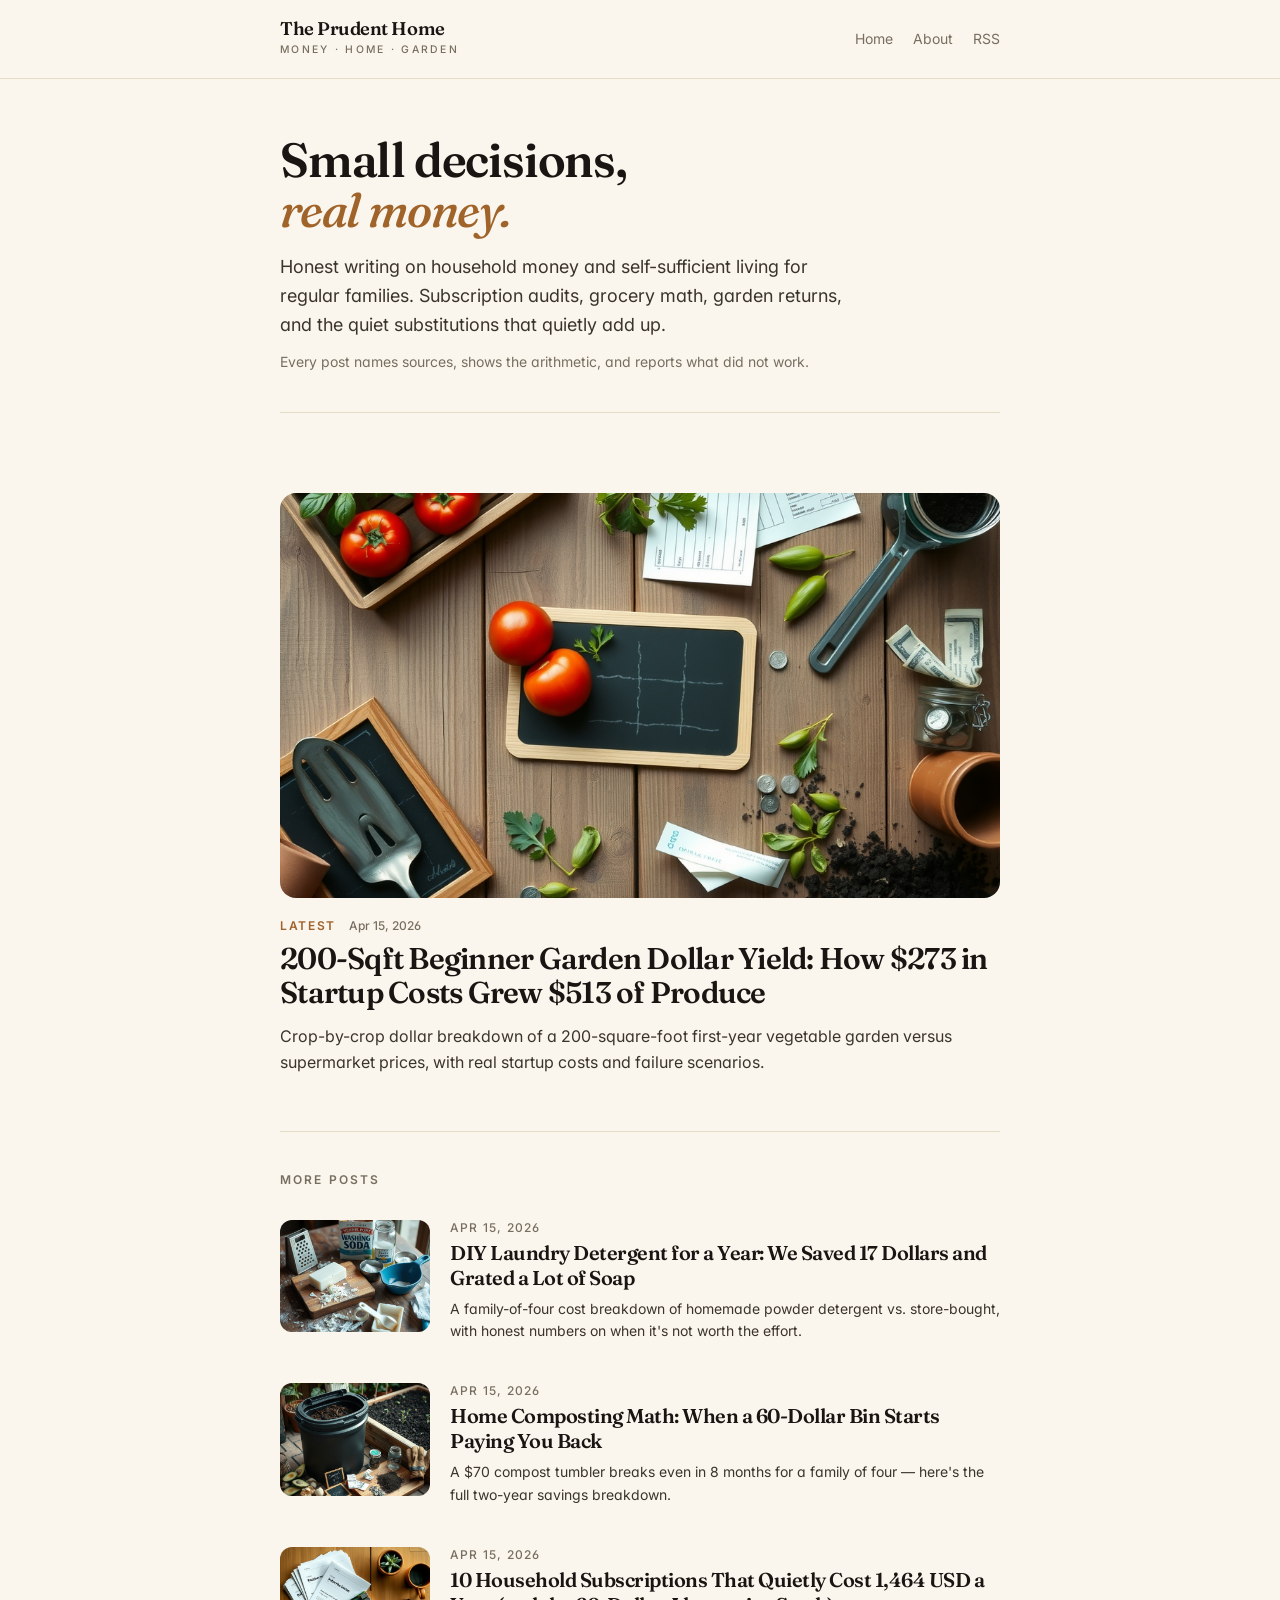
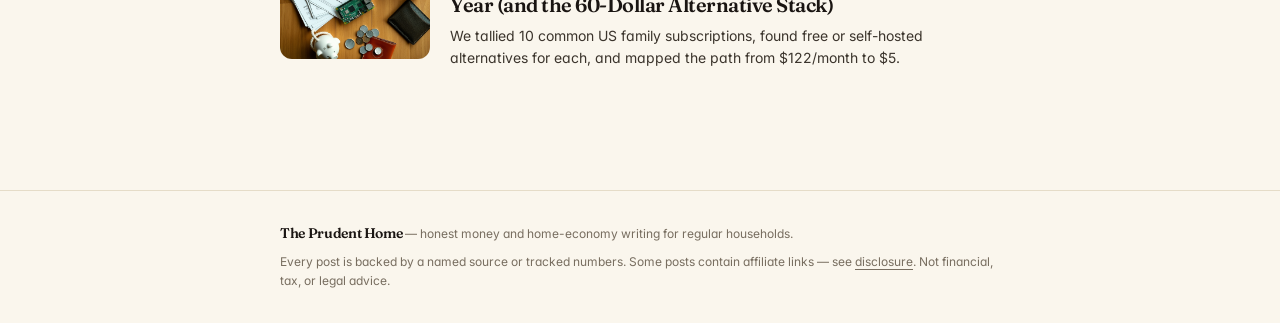
==== index.html @ 7614a362 "deploy 2026-04-15T07:02:53Z from source f7cd098" ====
<!DOCTYPE html><html lang="en" class="scroll-smooth"> <head><meta charset="utf-8"><meta name="viewport" content="width=device-width, initial-scale=1"><meta name="description" content="Practical money-saving and self-sufficient living for regular households. Real numbers, honest verdicts."><meta property="og:site_name" content="The Prudent Home"><meta property="og:title" content="The Prudent Home — money, home, garden"><meta property="og:description" content="Practical money-saving and self-sufficient living for regular households. Real numbers, honest verdicts."><meta property="og:type" content="website"><meta property="og:url" content="https://theprudenthome.github.io/"><meta name="twitter:card" content="summary_large_image"><meta name="twitter:title" content="The Prudent Home — money, home, garden"><meta name="twitter:description" content="Practical money-saving and self-sufficient living for regular households. Real numbers, honest verdicts."><meta name="p:domain_verify" content="9ee6adf73696bf512517238aac74f80d"><link rel="canonical" href="https://theprudenthome.github.io/"><link rel="alternate" type="application/rss+xml" title="The Prudent Home — money, home, garden" href="/rss.xml"><link rel="preconnect" href="https://fonts.googleapis.com"><link rel="preconnect" href="https://fonts.gstatic.com" crossorigin><link rel="stylesheet" href="https://fonts.googleapis.com/css2?family=Fraunces:opsz,wght@9..144,400;9..144,500;9..144,600;9..144,700&family=Inter:wght@400;500;600;700&display=swap"><title>The Prudent Home — money, home, garden</title><link rel="stylesheet" href="/_astro/BaseLayout.Cv4baA6N.css"></head> <body class="min-h-screen antialiased"> <header class="border-b border-[color:var(--color-rule)] dark:border-[color:var(--color-rule-dark)]"> <div class="mx-auto max-w-3xl px-5 sm:px-6 py-5 flex items-center justify-between gap-4"> <a href="/" class="group no-underline"> <span class="block font-serif text-[1.15rem] font-semibold tracking-tight leading-none text-[color:var(--color-ink)] dark:text-[color:var(--color-ink-dark)] group-hover:text-[color:var(--color-accent)] transition-colors">
The Prudent Home
</span> <span class="block mt-1 text-[0.65rem] font-medium tracking-[0.22em] uppercase text-[color:var(--color-muted)] dark:text-[color:var(--color-muted-dark)]">
money &middot; home &middot; garden
</span> </a> <nav class="flex items-center gap-5 text-sm text-[color:var(--color-muted)] dark:text-[color:var(--color-muted-dark)]" aria-label="Primary"> <a href="/" class="hover:text-[color:var(--color-accent)] transition-colors no-underline">Home</a> <a href="/about" class="hover:text-[color:var(--color-accent)] transition-colors no-underline">About</a> <a href="/rss.xml" class="hover:text-[color:var(--color-accent)] transition-colors no-underline">RSS</a> </nav> </div> </header> <main class="mx-auto max-w-3xl px-5 sm:px-6 py-10 sm:py-14">  <section class="mb-14 sm:mb-20 border-b border-[color:var(--color-rule)] dark:border-[color:var(--color-rule-dark)] pb-10"> <h1 class="font-serif text-4xl sm:text-5xl font-semibold tracking-tight leading-[1.05] mb-4 text-[color:var(--color-ink)] dark:text-[color:var(--color-ink-dark)]">
Small decisions,<br><em class="italic font-medium text-[color:var(--color-accent)]">real money.</em> </h1> <p class="text-base sm:text-lg text-[color:var(--color-ink-soft)] dark:text-[color:var(--color-muted-dark)] leading-relaxed max-w-xl">
Honest writing on household money and self-sufficient living for regular families.
      Subscription audits, grocery math, garden returns, and the quiet substitutions that quietly add up.
</p> <p class="mt-3 text-sm text-[color:var(--color-muted)] dark:text-[color:var(--color-muted-dark)]">
Every post names sources, shows the arithmetic, and reports what did not work.
</p> </section> <article class="mb-14 group"> <a href="/posts/2026-04-15-200-sqft-home-garden-dollar-yield/" class="block no-underline"> <div class="mb-5 overflow-hidden rounded-2xl aspect-[16/9] bg-[color:var(--color-accent-soft)] dark:bg-[color:var(--color-accent-soft-dark)]"> <img src="/posts-assets/2026-04-15-200-sqft-home-garden-dollar-yield/hero.jpg" alt="" loading="eager" class="w-full h-full object-cover transition-transform duration-700 group-hover:scale-[1.02]"> </div> <p class="mb-2 text-xs font-semibold tracking-[0.14em] uppercase text-[color:var(--color-accent)]">
Latest
<span class="ml-2 text-[color:var(--color-muted)] font-medium tracking-normal normal-case"> Apr 15, 2026 </span> </p> <h2 class="font-serif text-2xl sm:text-3xl font-semibold tracking-tight leading-[1.15] text-[color:var(--color-ink)] dark:text-[color:var(--color-ink-dark)] group-hover:text-[color:var(--color-accent)] transition-colors"> 200-Sqft Beginner Garden Dollar Yield: How $273 in Startup Costs Grew $513 of Produce </h2> <p class="mt-3 text-[color:var(--color-ink-soft)] dark:text-[color:var(--color-muted-dark)] leading-relaxed"> Crop-by-crop dollar breakdown of a 200-square-foot first-year vegetable garden versus supermarket prices, with real startup costs and failure scenarios. </p> </a> </article><section class="border-t border-[color:var(--color-rule)] dark:border-[color:var(--color-rule-dark)] pt-10"> <h3 class="mb-8 text-xs font-semibold tracking-[0.18em] uppercase text-[color:var(--color-muted)]">More posts</h3> <ul class="space-y-10"> <li> <a href="/posts/2026-04-15-diy-laundry-detergent-vs-brand-1yr/" class="grid sm:grid-cols-[150px_1fr] gap-5 items-start no-underline group"> <div class="overflow-hidden rounded-xl aspect-[4/3] bg-[color:var(--color-accent-soft)] dark:bg-[color:var(--color-accent-soft-dark)]"> <img src="/posts-assets/2026-04-15-diy-laundry-detergent-vs-brand-1yr/hero.jpg" alt="" loading="lazy" class="w-full h-full object-cover transition-transform duration-500 group-hover:scale-[1.04]"> </div> <div> <time class="block text-xs font-medium tracking-[0.1em] uppercase text-[color:var(--color-muted)]" datetime="2026-04-15T00:00:00.000Z"> Apr 15, 2026 </time> <h3 class="mt-1 font-serif text-xl font-semibold leading-tight tracking-tight text-[color:var(--color-ink)] dark:text-[color:var(--color-ink-dark)] group-hover:text-[color:var(--color-accent)] transition-colors"> DIY Laundry Detergent for a Year: We Saved 17 Dollars and Grated a Lot of Soap </h3> <p class="mt-2 text-sm text-[color:var(--color-ink-soft)] dark:text-[color:var(--color-muted-dark)] leading-relaxed line-clamp-3"> A family-of-four cost breakdown of homemade powder detergent vs. store-bought, with honest numbers on when it&#39;s not worth the effort. </p> </div> </a> </li><li> <a href="/posts/2026-04-15-home-composting-roi-60-dollar-bin/" class="grid sm:grid-cols-[150px_1fr] gap-5 items-start no-underline group"> <div class="overflow-hidden rounded-xl aspect-[4/3] bg-[color:var(--color-accent-soft)] dark:bg-[color:var(--color-accent-soft-dark)]"> <img src="/posts-assets/2026-04-15-home-composting-roi-60-dollar-bin/hero.jpg" alt="" loading="lazy" class="w-full h-full object-cover transition-transform duration-500 group-hover:scale-[1.04]"> </div> <div> <time class="block text-xs font-medium tracking-[0.1em] uppercase text-[color:var(--color-muted)]" datetime="2026-04-15T00:00:00.000Z"> Apr 15, 2026 </time> <h3 class="mt-1 font-serif text-xl font-semibold leading-tight tracking-tight text-[color:var(--color-ink)] dark:text-[color:var(--color-ink-dark)] group-hover:text-[color:var(--color-accent)] transition-colors"> Home Composting Math: When a 60-Dollar Bin Starts Paying You Back </h3> <p class="mt-2 text-sm text-[color:var(--color-ink-soft)] dark:text-[color:var(--color-muted-dark)] leading-relaxed line-clamp-3"> A $70 compost tumbler breaks even in 8 months for a family of four — here&#39;s the full two-year savings breakdown. </p> </div> </a> </li><li> <a href="/posts/2026-04-15-household-subscription-audit-2026/" class="grid sm:grid-cols-[150px_1fr] gap-5 items-start no-underline group"> <div class="overflow-hidden rounded-xl aspect-[4/3] bg-[color:var(--color-accent-soft)] dark:bg-[color:var(--color-accent-soft-dark)]"> <img src="/posts-assets/2026-04-15-household-subscription-audit-2026/hero.jpg" alt="" loading="lazy" class="w-full h-full object-cover transition-transform duration-500 group-hover:scale-[1.04]"> </div> <div> <time class="block text-xs font-medium tracking-[0.1em] uppercase text-[color:var(--color-muted)]" datetime="2026-04-15T00:00:00.000Z"> Apr 15, 2026 </time> <h3 class="mt-1 font-serif text-xl font-semibold leading-tight tracking-tight text-[color:var(--color-ink)] dark:text-[color:var(--color-ink-dark)] group-hover:text-[color:var(--color-accent)] transition-colors"> 10 Household Subscriptions That Quietly Cost 1,464 USD a Year (and the 60-Dollar Alternative Stack) </h3> <p class="mt-2 text-sm text-[color:var(--color-ink-soft)] dark:text-[color:var(--color-muted-dark)] leading-relaxed line-clamp-3"> We tallied 10 common US family subscriptions, found free or self-hosted alternatives for each, and mapped the path from $122/month to $5. </p> </div> </a> </li> </ul> </section> </main> <footer class="mt-16 border-t border-[color:var(--color-rule)] dark:border-[color:var(--color-rule-dark)]"> <div class="mx-auto max-w-3xl px-5 sm:px-6 py-8 text-xs text-[color:var(--color-muted)] dark:text-[color:var(--color-muted-dark)] leading-relaxed"> <p class="mb-2"> <span class="font-serif text-sm font-semibold tracking-tight text-[color:var(--color-ink)] dark:text-[color:var(--color-ink-dark)]">The Prudent Home</span>
&mdash; honest money and home-economy writing for regular households.
</p> <p>
Every post is backed by a named source or tracked numbers. Some posts contain affiliate links &mdash;
          see <a href="/disclosure" class="underline hover:text-[color:var(--color-accent)] transition-colors">disclosure</a>.
          Not financial, tax, or legal advice.
</p> </div> </footer>  </body> </html>
---- _astro/BaseLayout.Cv4baA6N.css ----
@layer properties{@supports (((-webkit-hyphens:none)) and (not (margin-trim:inline))) or ((-moz-orient:inline) and (not (color:rgb(from red r g b)))){*,:before,:after,::backdrop{--tw-rotate-x:initial;--tw-rotate-y:initial;--tw-rotate-z:initial;--tw-skew-x:initial;--tw-skew-y:initial;--tw-space-y-reverse:0;--tw-border-style:solid;--tw-leading:initial;--tw-font-weight:initial;--tw-tracking:initial;--tw-duration:initial}}}@layer theme{:root,:host{--font-sans:"Inter", ui-sans-serif, system-ui, sans-serif;--font-serif:"Fraunces", ui-serif, "Iowan Old Style", Georgia, serif;--font-mono:ui-monospace, SFMono-Regular, Menlo, Monaco, Consolas, "Liberation Mono", "Courier New", monospace;--spacing:.25rem;--container-xl:36rem;--container-3xl:48rem;--text-xs:.75rem;--text-xs--line-height:calc(1 / .75);--text-sm:.875rem;--text-sm--line-height:calc(1.25 / .875);--text-base:1rem;--text-base--line-height: 1.5 ;--text-lg:1.125rem;--text-lg--line-height:calc(1.75 / 1.125);--text-xl:1.25rem;--text-xl--line-height:calc(1.75 / 1.25);--text-2xl:1.5rem;--text-2xl--line-height:calc(2 / 1.5);--text-3xl:1.875rem;--text-3xl--line-height: 1.2 ;--text-4xl:2.25rem;--text-4xl--line-height:calc(2.5 / 2.25);--text-5xl:3rem;--text-5xl--line-height:1;--font-weight-normal:400;--font-weight-medium:500;--font-weight-semibold:600;--tracking-tight:-.025em;--tracking-normal:0em;--leading-tight:1.25;--leading-snug:1.375;--leading-relaxed:1.625;--radius-lg:.5rem;--radius-xl:.75rem;--radius-2xl:1rem;--default-transition-duration:.15s;--default-transition-timing-function:cubic-bezier(.4, 0, .2, 1);--default-font-family:var(--font-sans);--default-mono-font-family:var(--font-mono);--color-paper:#faf6ed;--color-paper-dark:#13110d;--color-ink:#1a1512;--color-ink-dark:#ede5d2;--color-ink-soft:#3b342c;--color-muted:#786e60;--color-muted-dark:#958a79;--color-rule:#e5dcc8;--color-rule-dark:#2b2620;--color-accent:#a0632a;--color-accent-soft:#f1e0c5;--color-accent-soft-dark:#2a2015}}@layer base{*,:after,:before,::backdrop{box-sizing:border-box;border:0 solid;margin:0;padding:0}::file-selector-button{box-sizing:border-box;border:0 solid;margin:0;padding:0}html,:host{-webkit-text-size-adjust:100%;tab-size:4;line-height:1.5;font-family:var(--default-font-family,ui-sans-serif, system-ui, sans-serif, "Apple Color Emoji", "Segoe UI Emoji", "Segoe UI Symbol", "Noto Color Emoji");font-feature-settings:var(--default-font-feature-settings,normal);font-variation-settings:var(--default-font-variation-settings,normal);-webkit-tap-highlight-color:transparent}hr{height:0;color:inherit;border-top-width:1px}abbr:where([title]){-webkit-text-decoration:underline dotted;text-decoration:underline dotted}h1,h2,h3,h4,h5,h6{font-size:inherit;font-weight:inherit}a{color:inherit;-webkit-text-decoration:inherit;text-decoration:inherit}b,strong{font-weight:bolder}code,kbd,samp,pre{font-family:var(--default-mono-font-family,ui-monospace, SFMono-Regular, Menlo, Monaco, Consolas, "Liberation Mono", "Courier New", monospace);font-feature-settings:var(--default-mono-font-feature-settings,normal);font-variation-settings:var(--default-mono-font-variation-settings,normal);font-size:1em}small{font-size:80%}sub,sup{vertical-align:baseline;font-size:75%;line-height:0;position:relative}sub{bottom:-.25em}sup{top:-.5em}table{text-indent:0;border-color:inherit;border-collapse:collapse}:-moz-focusring{outline:auto}progress{vertical-align:baseline}summary{display:list-item}ol,ul,menu{list-style:none}img,svg,video,canvas,audio,iframe,embed,object{vertical-align:middle;display:block}img,video{max-width:100%;height:auto}button,input,select,optgroup,textarea{font:inherit;font-feature-settings:inherit;font-variation-settings:inherit;letter-spacing:inherit;color:inherit;opacity:1;background-color:#0000;border-radius:0}::file-selector-button{font:inherit;font-feature-settings:inherit;font-variation-settings:inherit;letter-spacing:inherit;color:inherit;opacity:1;background-color:#0000;border-radius:0}:where(select:is([multiple],[size])) optgroup{font-weight:bolder}:where(select:is([multiple],[size])) optgroup option{padding-inline-start:20px}::file-selector-button{margin-inline-end:4px}::placeholder{opacity:1}@supports (not ((-webkit-appearance:-apple-pay-button))) or (contain-intrinsic-size:1px){::placeholder{color:currentColor}@supports (color:color-mix(in lab,red,red)){::placeholder{color:color-mix(in oklab,currentcolor 50%,transparent)}}}textarea{resize:vertical}::-webkit-search-decoration{-webkit-appearance:none}::-webkit-date-and-time-value{min-height:1lh;text-align:inherit}::-webkit-datetime-edit{display:inline-flex}::-webkit-datetime-edit-fields-wrapper{padding:0}::-webkit-datetime-edit{padding-block:0}::-webkit-datetime-edit-year-field{padding-block:0}::-webkit-datetime-edit-month-field{padding-block:0}::-webkit-datetime-edit-day-field{padding-block:0}::-webkit-datetime-edit-hour-field{padding-block:0}::-webkit-datetime-edit-minute-field{padding-block:0}::-webkit-datetime-edit-second-field{padding-block:0}::-webkit-datetime-edit-millisecond-field{padding-block:0}::-webkit-datetime-edit-meridiem-field{padding-block:0}::-webkit-calendar-picker-indicator{line-height:1}:-moz-ui-invalid{box-shadow:none}button,input:where([type=button],[type=reset],[type=submit]){appearance:button}::file-selector-button{appearance:button}::-webkit-inner-spin-button{height:auto}::-webkit-outer-spin-button{height:auto}[hidden]:where(:not([hidden=until-found])){display:none!important}}@layer components;@layer utilities{.visible{visibility:visible}.absolute{position:absolute}.fixed{position:fixed}.static{position:static}.start{inset-inline-start:var(--spacing)}.end{inset-inline-end:var(--spacing)}.isolate{isolation:isolate}.mx-auto{margin-inline:auto}.my-5{margin-block:calc(var(--spacing) * 5)}.my-6{margin-block:calc(var(--spacing) * 6)}.prose{color:var(--tw-prose-body);max-width:65ch}.prose :where(p):not(:where([class~=not-prose],[class~=not-prose] *)){margin-top:1.25em;margin-bottom:1.25em}.prose :where([class~=lead]):not(:where([class~=not-prose],[class~=not-prose] *)){color:var(--tw-prose-lead);margin-top:1.2em;margin-bottom:1.2em;font-size:1.25em;line-height:1.6}.prose :where(a):not(:where([class~=not-prose],[class~=not-prose] *)){color:var(--tw-prose-links);font-weight:500;text-decoration:underline}.prose :where(strong):not(:where([class~=not-prose],[class~=not-prose] *)){color:var(--tw-prose-bold);font-weight:600}.prose :where(a strong):not(:where([class~=not-prose],[class~=not-prose] *)),.prose :where(blockquote strong):not(:where([class~=not-prose],[class~=not-prose] *)),.prose :where(thead th strong):not(:where([class~=not-prose],[class~=not-prose] *)){color:inherit}.prose :where(ol):not(:where([class~=not-prose],[class~=not-prose] *)){margin-top:1.25em;margin-bottom:1.25em;padding-inline-start:1.625em;list-style-type:decimal}.prose :where(ol[type=A]):not(:where([class~=not-prose],[class~=not-prose] *)){list-style-type:upper-alpha}.prose :where(ol[type=a]):not(:where([class~=not-prose],[class~=not-prose] *)){list-style-type:lower-alpha}.prose :where(ol[type=A s]):not(:where([class~=not-prose],[class~=not-prose] *)){list-style-type:upper-alpha}.prose :where(ol[type=a s]):not(:where([class~=not-prose],[class~=not-prose] *)){list-style-type:lower-alpha}.prose :where(ol[type=I]):not(:where([class~=not-prose],[class~=not-prose] *)){list-style-type:upper-roman}.prose :where(ol[type=i]):not(:where([class~=not-prose],[class~=not-prose] *)){list-style-type:lower-roman}.prose :where(ol[type=I s]):not(:where([class~=not-prose],[class~=not-prose] *)){list-style-type:upper-roman}.prose :where(ol[type=i s]):not(:where([class~=not-prose],[class~=not-prose] *)){list-style-type:lower-roman}.prose :where(ol[type="1"]):not(:where([class~=not-prose],[class~=not-prose] *)){list-style-type:decimal}.prose :where(ul):not(:where([class~=not-prose],[class~=not-prose] *)){margin-top:1.25em;margin-bottom:1.25em;padding-inline-start:1.625em;list-style-type:disc}.prose :where(ol>li):not(:where([class~=not-prose],[class~=not-prose] *))::marker{color:var(--tw-prose-counters);font-weight:400}.prose :where(ul>li):not(:where([class~=not-prose],[class~=not-prose] *))::marker{color:var(--tw-prose-bullets)}.prose :where(dt):not(:where([class~=not-prose],[class~=not-prose] *)){color:var(--tw-prose-headings);margin-top:1.25em;font-weight:600}.prose :where(hr):not(:where([class~=not-prose],[class~=not-prose] *)){border-color:var(--tw-prose-hr);border-top-width:1px;margin-top:3em;margin-bottom:3em}.prose :where(blockquote):not(:where([class~=not-prose],[class~=not-prose] *)){color:var(--tw-prose-quotes);border-inline-start-width:.25rem;border-inline-start-color:var(--tw-prose-quote-borders);quotes:"“""”""‘""’";margin-top:1.6em;margin-bottom:1.6em;padding-inline-start:1em;font-style:italic;font-weight:500}.prose :where(blockquote p:first-of-type):not(:where([class~=not-prose],[class~=not-prose] *)):before{content:open-quote}.prose :where(blockquote p:last-of-type):not(:where([class~=not-prose],[class~=not-prose] *)):after{content:close-quote}.prose :where(h1):not(:where([class~=not-prose],[class~=not-prose] *)){color:var(--tw-prose-headings);margin-top:0;margin-bottom:.888889em;font-size:2.25em;font-weight:800;line-height:1.11111}.prose :where(h1 strong):not(:where([class~=not-prose],[class~=not-prose] *)){color:inherit;font-weight:900}.prose :where(h2):not(:where([class~=not-prose],[class~=not-prose] *)){color:var(--tw-prose-headings);margin-top:2em;margin-bottom:1em;font-size:1.5em;font-weight:700;line-height:1.33333}.prose :where(h2 strong):not(:where([class~=not-prose],[class~=not-prose] *)){color:inherit;font-weight:800}.prose :where(h3):not(:where([class~=not-prose],[class~=not-prose] *)){color:var(--tw-prose-headings);margin-top:1.6em;margin-bottom:.6em;font-size:1.25em;font-weight:600;line-height:1.6}.prose :where(h3 strong):not(:where([class~=not-prose],[class~=not-prose] *)){color:inherit;font-weight:700}.prose :where(h4):not(:where([class~=not-prose],[class~=not-prose] *)){color:var(--tw-prose-headings);margin-top:1.5em;margin-bottom:.5em;font-weight:600;line-height:1.5}.prose :where(h4 strong):not(:where([class~=not-prose],[class~=not-prose] *)){color:inherit;font-weight:700}.prose :where(img):not(:where([class~=not-prose],[class~=not-prose] *)){margin-top:2em;margin-bottom:2em}.prose :where(picture):not(:where([class~=not-prose],[class~=not-prose] *)){margin-top:2em;margin-bottom:2em;display:block}.prose :where(video):not(:where([class~=not-prose],[class~=not-prose] *)){margin-top:2em;margin-bottom:2em}.prose :where(kbd):not(:where([class~=not-prose],[class~=not-prose] *)){color:var(--tw-prose-kbd);box-shadow:0 0 0 1px var(--tw-prose-kbd-shadows),0 3px 0 var(--tw-prose-kbd-shadows);padding-top:.1875em;padding-inline-end:.375em;padding-bottom:.1875em;border-radius:.3125rem;padding-inline-start:.375em;font-family:inherit;font-size:.875em;font-weight:500}.prose :where(code):not(:where([class~=not-prose],[class~=not-prose] *)){color:var(--tw-prose-code);font-size:.875em;font-weight:600}.prose :where(code):not(:where([class~=not-prose],[class~=not-prose] *)):before,.prose :where(code):not(:where([class~=not-prose],[class~=not-prose] *)):after{content:"`"}.prose :where(a code):not(:where([class~=not-prose],[class~=not-prose] *)),.prose :where(h1 code):not(:where([class~=not-prose],[class~=not-prose] *)){color:inherit}.prose :where(h2 code):not(:where([class~=not-prose],[class~=not-prose] *)){color:inherit;font-size:.875em}.prose :where(h3 code):not(:where([class~=not-prose],[class~=not-prose] *)){color:inherit;font-size:.9em}.prose :where(h4 code):not(:where([class~=not-prose],[class~=not-prose] *)),.prose :where(blockquote code):not(:where([class~=not-prose],[class~=not-prose] *)),.prose :where(thead th code):not(:where([class~=not-prose],[class~=not-prose] *)){color:inherit}.prose :where(pre):not(:where([class~=not-prose],[class~=not-prose] *)){color:var(--tw-prose-pre-code);background-color:var(--tw-prose-pre-bg);padding-top:.857143em;padding-inline-end:1.14286em;padding-bottom:.857143em;border-radius:.375rem;margin-top:1.71429em;margin-bottom:1.71429em;padding-inline-start:1.14286em;font-size:.875em;font-weight:400;line-height:1.71429;overflow-x:auto}.prose :where(pre code):not(:where([class~=not-prose],[class~=not-prose] *)){font-weight:inherit;color:inherit;font-size:inherit;font-family:inherit;line-height:inherit;background-color:#0000;border-width:0;border-radius:0;padding:0}.prose :where(pre code):not(:where([class~=not-prose],[class~=not-prose] *)):before,.prose :where(pre code):not(:where([class~=not-prose],[class~=not-prose] *)):after{content:none}.prose :where(table):not(:where([class~=not-prose],[class~=not-prose] *)){table-layout:auto;width:100%;margin-top:2em;margin-bottom:2em;font-size:.875em;line-height:1.71429}.prose :where(thead):not(:where([class~=not-prose],[class~=not-prose] *)){border-bottom-width:1px;border-bottom-color:var(--tw-prose-th-borders)}.prose :where(thead th):not(:where([class~=not-prose],[class~=not-prose] *)){color:var(--tw-prose-headings);vertical-align:bottom;padding-inline-end:.571429em;padding-bottom:.571429em;padding-inline-start:.571429em;font-weight:600}.prose :where(tbody tr):not(:where([class~=not-prose],[class~=not-prose] *)){border-bottom-width:1px;border-bottom-color:var(--tw-prose-td-borders)}.prose :where(tbody tr:last-child):not(:where([class~=not-prose],[class~=not-prose] *)){border-bottom-width:0}.prose :where(tbody td):not(:where([class~=not-prose],[class~=not-prose] *)){vertical-align:baseline}.prose :where(tfoot):not(:where([class~=not-prose],[class~=not-prose] *)){border-top-width:1px;border-top-color:var(--tw-prose-th-borders)}.prose :where(tfoot td):not(:where([class~=not-prose],[class~=not-prose] *)){vertical-align:top}.prose :where(th,td):not(:where([class~=not-prose],[class~=not-prose] *)){text-align:start}.prose :where(figure>*):not(:where([class~=not-prose],[class~=not-prose] *)){margin-top:0;margin-bottom:0}.prose :where(figcaption):not(:where([class~=not-prose],[class~=not-prose] *)){color:var(--tw-prose-captions);margin-top:.857143em;font-size:.875em;line-height:1.42857}.prose{--tw-prose-body:oklch(37.3% .034 259.733);--tw-prose-headings:oklch(21% .034 264.665);--tw-prose-lead:oklch(44.6% .03 256.802);--tw-prose-links:oklch(21% .034 264.665);--tw-prose-bold:oklch(21% .034 264.665);--tw-prose-counters:oklch(55.1% .027 264.364);--tw-prose-bullets:oklch(87.2% .01 258.338);--tw-prose-hr:oklch(92.8% .006 264.531);--tw-prose-quotes:oklch(21% .034 264.665);--tw-prose-quote-borders:oklch(92.8% .006 264.531);--tw-prose-captions:oklch(55.1% .027 264.364);--tw-prose-kbd:oklch(21% .034 264.665);--tw-prose-kbd-shadows:oklab(21% -.00316127 -.0338527/.1);--tw-prose-code:oklch(21% .034 264.665);--tw-prose-pre-code:oklch(92.8% .006 264.531);--tw-prose-pre-bg:oklch(27.8% .033 256.848);--tw-prose-th-borders:oklch(87.2% .01 258.338);--tw-prose-td-borders:oklch(92.8% .006 264.531);--tw-prose-invert-body:oklch(87.2% .01 258.338);--tw-prose-invert-headings:#fff;--tw-prose-invert-lead:oklch(70.7% .022 261.325);--tw-prose-invert-links:#fff;--tw-prose-invert-bold:#fff;--tw-prose-invert-counters:oklch(70.7% .022 261.325);--tw-prose-invert-bullets:oklch(44.6% .03 256.802);--tw-prose-invert-hr:oklch(37.3% .034 259.733);--tw-prose-invert-quotes:oklch(96.7% .003 264.542);--tw-prose-invert-quote-borders:oklch(37.3% .034 259.733);--tw-prose-invert-captions:oklch(70.7% .022 261.325);--tw-prose-invert-kbd:#fff;--tw-prose-invert-kbd-shadows:#ffffff1a;--tw-prose-invert-code:#fff;--tw-prose-invert-pre-code:oklch(87.2% .01 258.338);--tw-prose-invert-pre-bg:#00000080;--tw-prose-invert-th-borders:oklch(44.6% .03 256.802);--tw-prose-invert-td-borders:oklch(37.3% .034 259.733);font-size:1rem;line-height:1.75}.prose :where(picture>img):not(:where([class~=not-prose],[class~=not-prose] *)){margin-top:0;margin-bottom:0}.prose :where(li):not(:where([class~=not-prose],[class~=not-prose] *)){margin-top:.5em;margin-bottom:.5em}.prose :where(ol>li):not(:where([class~=not-prose],[class~=not-prose] *)),.prose :where(ul>li):not(:where([class~=not-prose],[class~=not-prose] *)){padding-inline-start:.375em}.prose :where(.prose>ul>li p):not(:where([class~=not-prose],[class~=not-prose] *)){margin-top:.75em;margin-bottom:.75em}.prose :where(.prose>ul>li>p:first-child):not(:where([class~=not-prose],[class~=not-prose] *)){margin-top:1.25em}.prose :where(.prose>ul>li>p:last-child):not(:where([class~=not-prose],[class~=not-prose] *)){margin-bottom:1.25em}.prose :where(.prose>ol>li>p:first-child):not(:where([class~=not-prose],[class~=not-prose] *)){margin-top:1.25em}.prose :where(.prose>ol>li>p:last-child):not(:where([class~=not-prose],[class~=not-prose] *)){margin-bottom:1.25em}.prose :where(ul ul,ul ol,ol ul,ol ol):not(:where([class~=not-prose],[class~=not-prose] *)){margin-top:.75em;margin-bottom:.75em}.prose :where(dl):not(:where([class~=not-prose],[class~=not-prose] *)){margin-top:1.25em;margin-bottom:1.25em}.prose :where(dd):not(:where([class~=not-prose],[class~=not-prose] *)){margin-top:.5em;padding-inline-start:1.625em}.prose :where(hr+*):not(:where([class~=not-prose],[class~=not-prose] *)),.prose :where(h2+*):not(:where([class~=not-prose],[class~=not-prose] *)),.prose :where(h3+*):not(:where([class~=not-prose],[class~=not-prose] *)),.prose :where(h4+*):not(:where([class~=not-prose],[class~=not-prose] *)){margin-top:0}.prose :where(thead th:first-child):not(:where([class~=not-prose],[class~=not-prose] *)){padding-inline-start:0}.prose :where(thead th:last-child):not(:where([class~=not-prose],[class~=not-prose] *)){padding-inline-end:0}.prose :where(tbody td,tfoot td):not(:where([class~=not-prose],[class~=not-prose] *)){padding-top:.571429em;padding-inline-end:.571429em;padding-bottom:.571429em;padding-inline-start:.571429em}.prose :where(tbody td:first-child,tfoot td:first-child):not(:where([class~=not-prose],[class~=not-prose] *)){padding-inline-start:0}.prose :where(tbody td:last-child,tfoot td:last-child):not(:where([class~=not-prose],[class~=not-prose] *)){padding-inline-end:0}.prose :where(figure):not(:where([class~=not-prose],[class~=not-prose] *)){margin-top:2em;margin-bottom:2em}.prose :where(.prose>:first-child):not(:where([class~=not-prose],[class~=not-prose] *)){margin-top:0}.prose :where(.prose>:last-child):not(:where([class~=not-prose],[class~=not-prose] *)){margin-bottom:0}.mt-1{margin-top:calc(var(--spacing) * 1)}.mt-2{margin-top:calc(var(--spacing) * 2)}.mt-3{margin-top:calc(var(--spacing) * 3)}.mt-5{margin-top:calc(var(--spacing) * 5)}.mt-16{margin-top:calc(var(--spacing) * 16)}.mb-2{margin-bottom:calc(var(--spacing) * 2)}.mb-3{margin-bottom:calc(var(--spacing) * 3)}.mb-4{margin-bottom:calc(var(--spacing) * 4)}.mb-5{margin-bottom:calc(var(--spacing) * 5)}.mb-6{margin-bottom:calc(var(--spacing) * 6)}.mb-8{margin-bottom:calc(var(--spacing) * 8)}.mb-14{margin-bottom:calc(var(--spacing) * 14)}.ml-2{margin-left:calc(var(--spacing) * 2)}.line-clamp-3{-webkit-line-clamp:3;-webkit-box-orient:vertical;display:-webkit-box;overflow:hidden}.block{display:block}.flex{display:flex}.grid{display:grid}.table{display:table}.aspect-\[4\/3\]{aspect-ratio:4/3}.aspect-\[16\/9\]{aspect-ratio:16/9}.h-full{height:100%}.min-h-screen{min-height:100vh}.w-full{width:100%}.max-w-3xl{max-width:var(--container-3xl)}.max-w-\[60ch\]{max-width:60ch}.max-w-none{max-width:none}.max-w-xl{max-width:var(--container-xl)}.shrink{flex-shrink:1}.grow{flex-grow:1}.transform{transform:var(--tw-rotate-x,) var(--tw-rotate-y,) var(--tw-rotate-z,) var(--tw-skew-x,) var(--tw-skew-y,)}.flex-wrap{flex-wrap:wrap}.items-center{align-items:center}.items-start{align-items:flex-start}.justify-between{justify-content:space-between}.gap-4{gap:calc(var(--spacing) * 4)}.gap-5{gap:calc(var(--spacing) * 5)}.gap-6{gap:calc(var(--spacing) * 6)}:where(.space-y-10>:not(:last-child)){--tw-space-y-reverse:0;margin-block-start:calc(calc(var(--spacing) * 10) * var(--tw-space-y-reverse));margin-block-end:calc(calc(var(--spacing) * 10) * calc(1 - var(--tw-space-y-reverse)))}.gap-x-3{column-gap:calc(var(--spacing) * 3)}.gap-y-1{row-gap:calc(var(--spacing) * 1)}.overflow-hidden{overflow:hidden}.scroll-smooth{scroll-behavior:smooth}.rounded{border-radius:.25rem}.rounded-2xl{border-radius:var(--radius-2xl)}.rounded-lg{border-radius:var(--radius-lg)}.rounded-xl{border-radius:var(--radius-xl)}.border{border-style:var(--tw-border-style);border-width:1px}.border-t{border-top-style:var(--tw-border-style);border-top-width:1px}.border-b{border-bottom-style:var(--tw-border-style);border-bottom-width:1px}.border-\[color\:var\(--color-rule\)\]{border-color:var(--color-rule)}.bg-\[color\:var\(--color-accent-soft\)\]{background-color:var(--color-accent-soft)}.object-cover{object-fit:cover}.p-3{padding:calc(var(--spacing) * 3)}.px-4{padding-inline:calc(var(--spacing) * 4)}.px-5{padding-inline:calc(var(--spacing) * 5)}.py-3{padding-block:calc(var(--spacing) * 3)}.py-5{padding-block:calc(var(--spacing) * 5)}.py-8{padding-block:calc(var(--spacing) * 8)}.py-10{padding-block:calc(var(--spacing) * 10)}.pt-10{padding-top:calc(var(--spacing) * 10)}.pb-6{padding-bottom:calc(var(--spacing) * 6)}.pb-10{padding-bottom:calc(var(--spacing) * 10)}.font-sans{font-family:var(--font-sans)}.font-serif{font-family:var(--font-serif)}.text-2xl{font-size:var(--text-2xl);line-height:var(--tw-leading,var(--text-2xl--line-height))}.text-3xl{font-size:var(--text-3xl);line-height:var(--tw-leading,var(--text-3xl--line-height))}.text-4xl{font-size:var(--text-4xl);line-height:var(--tw-leading,var(--text-4xl--line-height))}.text-base{font-size:var(--text-base);line-height:var(--tw-leading,var(--text-base--line-height))}.text-lg{font-size:var(--text-lg);line-height:var(--tw-leading,var(--text-lg--line-height))}.text-sm{font-size:var(--text-sm);line-height:var(--tw-leading,var(--text-sm--line-height))}.text-xl{font-size:var(--text-xl);line-height:var(--tw-leading,var(--text-xl--line-height))}.text-xs{font-size:var(--text-xs);line-height:var(--tw-leading,var(--text-xs--line-height))}.text-\[0\.65rem\]{font-size:.65rem}.text-\[1\.15rem\]{font-size:1.15rem}.leading-\[1\.1\]{--tw-leading:1.1;line-height:1.1}.leading-\[1\.05\]{--tw-leading:1.05;line-height:1.05}.leading-\[1\.15\]{--tw-leading:1.15;line-height:1.15}.leading-none{--tw-leading:1;line-height:1}.leading-relaxed{--tw-leading:var(--leading-relaxed);line-height:var(--leading-relaxed)}.leading-snug{--tw-leading:var(--leading-snug);line-height:var(--leading-snug)}.leading-tight{--tw-leading:var(--leading-tight);line-height:var(--leading-tight)}.font-medium{--tw-font-weight:var(--font-weight-medium);font-weight:var(--font-weight-medium)}.font-normal{--tw-font-weight:var(--font-weight-normal);font-weight:var(--font-weight-normal)}.font-semibold{--tw-font-weight:var(--font-weight-semibold);font-weight:var(--font-weight-semibold)}.tracking-\[0\.1em\]{--tw-tracking:.1em;letter-spacing:.1em}.tracking-\[0\.14em\]{--tw-tracking:.14em;letter-spacing:.14em}.tracking-\[0\.18em\]{--tw-tracking:.18em;letter-spacing:.18em}.tracking-\[0\.22em\]{--tw-tracking:.22em;letter-spacing:.22em}.tracking-normal{--tw-tracking:var(--tracking-normal);letter-spacing:var(--tracking-normal)}.tracking-tight{--tw-tracking:var(--tracking-tight);letter-spacing:var(--tracking-tight)}.text-\[color\:var\(--color-accent\)\]{color:var(--color-accent)}.text-\[color\:var\(--color-ink\)\]{color:var(--color-ink)}.text-\[color\:var\(--color-ink-soft\)\]{color:var(--color-ink-soft)}.text-\[color\:var\(--color-muted\)\]{color:var(--color-muted)}.normal-case{text-transform:none}.uppercase{text-transform:uppercase}.italic{font-style:italic}.no-underline{text-decoration-line:none}.underline{text-decoration-line:underline}.antialiased{-webkit-font-smoothing:antialiased;-moz-osx-font-smoothing:grayscale}.transition-colors{transition-property:color,background-color,border-color,outline-color,text-decoration-color,fill,stroke,--tw-gradient-from,--tw-gradient-via,--tw-gradient-to;transition-timing-function:var(--tw-ease,var(--default-transition-timing-function));transition-duration:var(--tw-duration,var(--default-transition-duration))}.transition-transform{transition-property:transform,translate,scale,rotate;transition-timing-function:var(--tw-ease,var(--default-transition-timing-function));transition-duration:var(--tw-duration,var(--default-transition-duration))}.duration-500{--tw-duration:.5s;transition-duration:.5s}.duration-700{--tw-duration:.7s;transition-duration:.7s}@media(hover:hover){.group-hover\:scale-\[1\.02\]:is(:where(.group):hover *){scale:1.02}.group-hover\:scale-\[1\.04\]:is(:where(.group):hover *){scale:1.04}.group-hover\:text-\[color\:var\(--color-accent\)\]:is(:where(.group):hover *),.hover\:text-\[color\:var\(--color-accent\)\]:hover{color:var(--color-accent)}}@media(min-width:40rem){.sm\:mb-20{margin-bottom:calc(var(--spacing) * 20)}.sm\:grid-cols-3{grid-template-columns:repeat(3,minmax(0,1fr))}.sm\:grid-cols-\[150px_1fr\]{grid-template-columns:150px 1fr}.sm\:px-6{padding-inline:calc(var(--spacing) * 6)}.sm\:py-14{padding-block:calc(var(--spacing) * 14)}.sm\:text-3xl{font-size:var(--text-3xl);line-height:var(--tw-leading,var(--text-3xl--line-height))}.sm\:text-5xl{font-size:var(--text-5xl);line-height:var(--tw-leading,var(--text-5xl--line-height))}.sm\:text-lg{font-size:var(--text-lg);line-height:var(--tw-leading,var(--text-lg--line-height))}.sm\:text-\[2\.6rem\]{font-size:2.6rem}}@media(prefers-color-scheme:dark){.dark\:border-\[color\:var\(--color-rule-dark\)\]{border-color:var(--color-rule-dark)}.dark\:bg-\[color\:var\(--color-accent-soft-dark\)\]{background-color:var(--color-accent-soft-dark)}.dark\:text-\[color\:var\(--color-ink-dark\)\]{color:var(--color-ink-dark)}.dark\:text-\[color\:var\(--color-muted-dark\)\]{color:var(--color-muted-dark)}}}html{scroll-behavior:smooth}body{background:var(--color-paper);color:var(--color-ink);font-family:var(--font-sans);font-feature-settings:"ss01","cv11";-webkit-font-smoothing:antialiased}@media(prefers-color-scheme:dark){body{background:var(--color-paper-dark);color:var(--color-ink-dark)}}a{text-underline-offset:3px}.prose-prudent{--tw-prose-body:var(--color-ink);--tw-prose-headings:var(--color-ink);--tw-prose-lead:var(--color-ink-soft);--tw-prose-links:var(--color-accent);--tw-prose-bold:var(--color-ink);--tw-prose-counters:var(--color-muted);--tw-prose-bullets:var(--color-muted);--tw-prose-hr:var(--color-rule);--tw-prose-quotes:var(--color-ink-soft);--tw-prose-quote-borders:var(--color-accent);--tw-prose-captions:var(--color-muted);--tw-prose-code:var(--color-ink);--tw-prose-pre-code:var(--color-ink-dark);--tw-prose-pre-bg:#1e1b17;--tw-prose-th-borders:var(--color-rule);--tw-prose-td-borders:var(--color-rule);--tw-prose-invert-body:var(--color-ink-dark);--tw-prose-invert-headings:var(--color-ink-dark);--tw-prose-invert-links:var(--color-accent);--tw-prose-invert-bold:var(--color-ink-dark);--tw-prose-invert-hr:var(--color-rule-dark);--tw-prose-invert-th-borders:var(--color-rule-dark);--tw-prose-invert-td-borders:var(--color-rule-dark)}.prose-prudent h2{font-family:var(--font-serif);letter-spacing:-.015em;margin-top:2.75rem;margin-bottom:.9rem;font-size:1.5rem;font-weight:600}.prose-prudent h3{font-family:var(--font-serif);margin-top:1.75rem;font-size:1.15rem;font-weight:600}.prose-prudent p,.prose-prudent li{font-size:1.03rem;line-height:1.78}.prose-prudent>p:first-of-type{font-size:1.08rem}.prose-prudent>p:first-of-type:first-letter{font-family:var(--font-serif);float:left;color:var(--color-accent);padding:.12em .12em 0 0;font-size:3.1em;font-weight:600;line-height:.9}.prose-prudent img{object-fit:cover;object-position:center;border-radius:14px;width:100%;height:clamp(200px,38vw,380px);margin:1.25rem 0 .75rem;box-shadow:0 1px 2px #281e140d,0 10px 28px #281e1414}.prose-prudent img+em{text-align:center;font-family:var(--font-sans);color:var(--color-muted);letter-spacing:.02em;margin:-.4rem 0 1.4rem;font-size:.8rem;font-style:normal;display:block}.prose-prudent table{font-family:var(--font-sans);width:100%;font-size:.93rem}.prose-prudent thead th{letter-spacing:.06em;text-transform:uppercase;color:var(--color-muted);background:#a0632a0f;font-size:.78rem;font-weight:600}@supports (color:color-mix(in lab,red,red)){.prose-prudent thead th{background:color-mix(in srgb,var(--color-accent) 6%,transparent)}}.prose-prudent tbody tr:hover{background:#a0632a0d}@supports (color:color-mix(in lab,red,red)){.prose-prudent tbody tr:hover{background:color-mix(in srgb,var(--color-accent) 5%,transparent)}}.prose-prudent blockquote{font-style:italic}.prose-prudent code{background:#a0632a1a}@supports (color:color-mix(in lab,red,red)){.prose-prudent code{background:color-mix(in srgb,var(--color-accent) 10%,transparent)}}.prose-prudent code{border-radius:4px;padding:.08em .3em;font-size:.88em}.prose-prudent code:before,.prose-prudent code:after{content:none}.tldr{background:#a0632a14}@supports (color:color-mix(in lab,red,red)){.tldr{background:color-mix(in srgb,var(--color-accent) 8%,transparent)}}.tldr{border:1px solid #a0632a4d}@supports (color:color-mix(in lab,red,red)){.tldr{border:1px solid color-mix(in srgb,var(--color-accent) 30%,transparent)}}.tldr{border-left:3px solid var(--color-accent);font-family:var(--font-sans);border-radius:10px;margin:1.6rem 0;padding:1rem 1.2rem;font-size:.96rem}.tldr strong:first-child{color:var(--color-muted);letter-spacing:.14em;text-transform:uppercase;margin-bottom:.45rem;font-size:.72rem;font-weight:700;display:block}@media(max-width:640px){.prose-prudent table{white-space:nowrap;display:block;overflow-x:auto}.prose-prudent img{border-radius:10px}}::selection{background:#a0632a4d}@supports (color:color-mix(in lab,red,red)){::selection{background:color-mix(in srgb,var(--color-accent) 30%,transparent)}}@property --tw-rotate-x{syntax:"*";inherits:false}@property --tw-rotate-y{syntax:"*";inherits:false}@property --tw-rotate-z{syntax:"*";inherits:false}@property --tw-skew-x{syntax:"*";inherits:false}@property --tw-skew-y{syntax:"*";inherits:false}@property --tw-space-y-reverse{syntax:"*";inherits:false;initial-value:0}@property --tw-border-style{syntax:"*";inherits:false;initial-value:solid}@property --tw-leading{syntax:"*";inherits:false}@property --tw-font-weight{syntax:"*";inherits:false}@property --tw-tracking{syntax:"*";inherits:false}@property --tw-duration{syntax:"*";inherits:false}.font-serif{font-family:var(--font-serif)}.font-sans{font-family:var(--font-sans)}
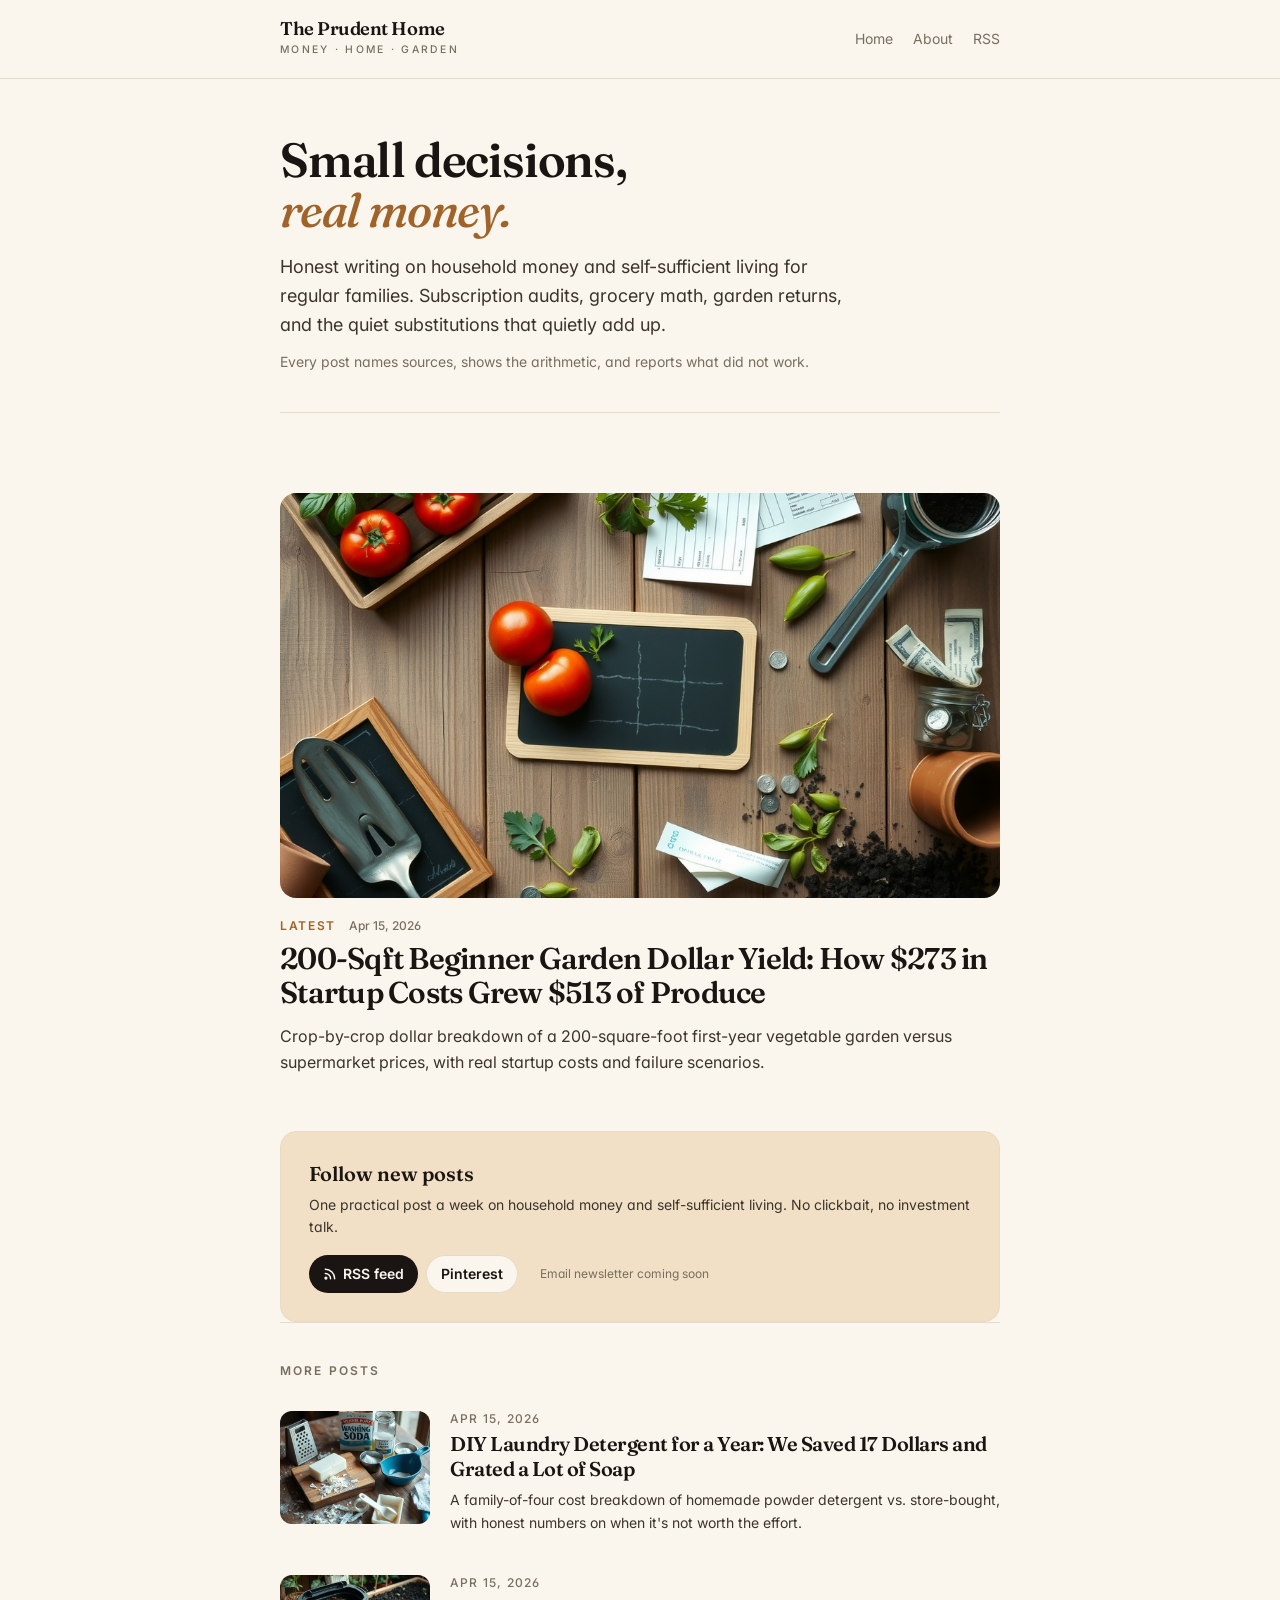
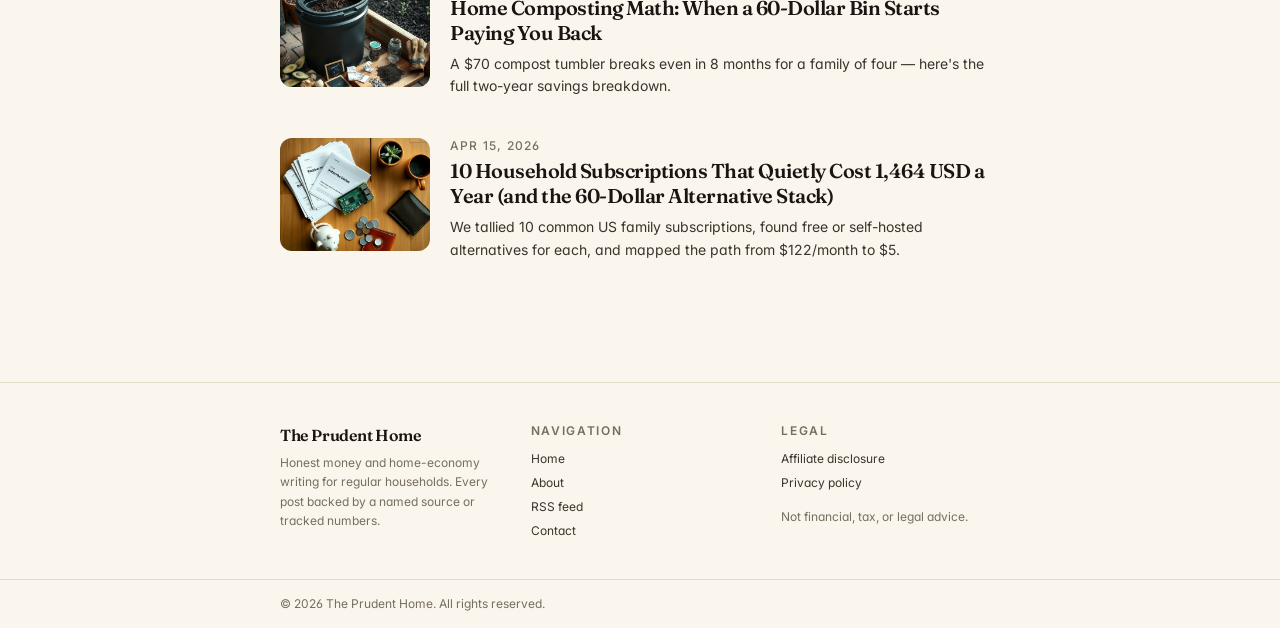
==== commit 387ce8a5: "deploy 2026-04-15T07:19:00Z from source 3a5b871" ====
--- a/index.html
+++ b/index.html
@@ -1,4 +1,4 @@
-<!DOCTYPE html><html lang="en" class="scroll-smooth"> <head><meta charset="utf-8"><meta name="viewport" content="width=device-width, initial-scale=1"><meta name="description" content="Practical money-saving and self-sufficient living for regular households. Real numbers, honest verdicts."><meta property="og:site_name" content="The Prudent Home"><meta property="og:title" content="The Prudent Home — money, home, garden"><meta property="og:description" content="Practical money-saving and self-sufficient living for regular households. Real numbers, honest verdicts."><meta property="og:type" content="website"><meta property="og:url" content="https://theprudenthome.github.io/"><meta name="twitter:card" content="summary_large_image"><meta name="twitter:title" content="The Prudent Home — money, home, garden"><meta name="twitter:description" content="Practical money-saving and self-sufficient living for regular households. Real numbers, honest verdicts."><meta name="p:domain_verify" content="9ee6adf73696bf512517238aac74f80d"><link rel="canonical" href="https://theprudenthome.github.io/"><link rel="alternate" type="application/rss+xml" title="The Prudent Home — money, home, garden" href="/rss.xml"><link rel="preconnect" href="https://fonts.googleapis.com"><link rel="preconnect" href="https://fonts.gstatic.com" crossorigin><link rel="stylesheet" href="https://fonts.googleapis.com/css2?family=Fraunces:opsz,wght@9..144,400;9..144,500;9..144,600;9..144,700&family=Inter:wght@400;500;600;700&display=swap"><title>The Prudent Home — money, home, garden</title><link rel="stylesheet" href="/_astro/BaseLayout.Cv4baA6N.css"></head> <body class="min-h-screen antialiased"> <header class="border-b border-[color:var(--color-rule)] dark:border-[color:var(--color-rule-dark)]"> <div class="mx-auto max-w-3xl px-5 sm:px-6 py-5 flex items-center justify-between gap-4"> <a href="/" class="group no-underline"> <span class="block font-serif text-[1.15rem] font-semibold tracking-tight leading-none text-[color:var(--color-ink)] dark:text-[color:var(--color-ink-dark)] group-hover:text-[color:var(--color-accent)] transition-colors">
+<!DOCTYPE html><html lang="en" class="scroll-smooth"> <head><meta charset="utf-8"><meta name="viewport" content="width=device-width, initial-scale=1"><meta name="description" content="Practical money-saving and self-sufficient living for regular households. Real numbers, honest verdicts."><meta property="og:site_name" content="The Prudent Home"><meta property="og:title" content="The Prudent Home — money, home, garden"><meta property="og:description" content="Practical money-saving and self-sufficient living for regular households. Real numbers, honest verdicts."><meta property="og:type" content="website"><meta property="og:url" content="https://theprudenthome.github.io/"><meta name="twitter:card" content="summary_large_image"><meta name="twitter:title" content="The Prudent Home — money, home, garden"><meta name="twitter:description" content="Practical money-saving and self-sufficient living for regular households. Real numbers, honest verdicts."><meta name="p:domain_verify" content="9ee6adf73696bf512517238aac74f80d"><link rel="canonical" href="https://theprudenthome.github.io/"><link rel="alternate" type="application/rss+xml" title="The Prudent Home — money, home, garden" href="/rss.xml"><link rel="preconnect" href="https://fonts.googleapis.com"><link rel="preconnect" href="https://fonts.gstatic.com" crossorigin><link rel="stylesheet" href="https://fonts.googleapis.com/css2?family=Fraunces:opsz,wght@9..144,400;9..144,500;9..144,600;9..144,700&family=Inter:wght@400;500;600;700&display=swap"><title>The Prudent Home — money, home, garden</title><link rel="stylesheet" href="/_astro/BaseLayout.CYQWa2Ko.css"></head> <body class="min-h-screen antialiased"> <header class="border-b border-[color:var(--color-rule)] dark:border-[color:var(--color-rule-dark)]"> <div class="mx-auto max-w-3xl px-5 sm:px-6 py-5 flex items-center justify-between gap-4"> <a href="/" class="group no-underline"> <span class="block font-serif text-[1.15rem] font-semibold tracking-tight leading-none text-[color:var(--color-ink)] dark:text-[color:var(--color-ink-dark)] group-hover:text-[color:var(--color-accent)] transition-colors">
 The Prudent Home
 </span> <span class="block mt-1 text-[0.65rem] font-medium tracking-[0.22em] uppercase text-[color:var(--color-muted)] dark:text-[color:var(--color-muted-dark)]">
 money &middot; home &middot; garden
@@ -10,10 +10,22 @@
 Every post names sources, shows the arithmetic, and reports what did not work.
 </p> </section> <article class="mb-14 group"> <a href="/posts/2026-04-15-200-sqft-home-garden-dollar-yield/" class="block no-underline"> <div class="mb-5 overflow-hidden rounded-2xl aspect-[16/9] bg-[color:var(--color-accent-soft)] dark:bg-[color:var(--color-accent-soft-dark)]"> <img src="/posts-assets/2026-04-15-200-sqft-home-garden-dollar-yield/hero.jpg" alt="" loading="eager" class="w-full h-full object-cover transition-transform duration-700 group-hover:scale-[1.02]"> </div> <p class="mb-2 text-xs font-semibold tracking-[0.14em] uppercase text-[color:var(--color-accent)]">
 Latest
-<span class="ml-2 text-[color:var(--color-muted)] font-medium tracking-normal normal-case"> Apr 15, 2026 </span> </p> <h2 class="font-serif text-2xl sm:text-3xl font-semibold tracking-tight leading-[1.15] text-[color:var(--color-ink)] dark:text-[color:var(--color-ink-dark)] group-hover:text-[color:var(--color-accent)] transition-colors"> 200-Sqft Beginner Garden Dollar Yield: How $273 in Startup Costs Grew $513 of Produce </h2> <p class="mt-3 text-[color:var(--color-ink-soft)] dark:text-[color:var(--color-muted-dark)] leading-relaxed"> Crop-by-crop dollar breakdown of a 200-square-foot first-year vegetable garden versus supermarket prices, with real startup costs and failure scenarios. </p> </a> </article><section class="border-t border-[color:var(--color-rule)] dark:border-[color:var(--color-rule-dark)] pt-10"> <h3 class="mb-8 text-xs font-semibold tracking-[0.18em] uppercase text-[color:var(--color-muted)]">More posts</h3> <ul class="space-y-10"> <li> <a href="/posts/2026-04-15-diy-laundry-detergent-vs-brand-1yr/" class="grid sm:grid-cols-[150px_1fr] gap-5 items-start no-underline group"> <div class="overflow-hidden rounded-xl aspect-[4/3] bg-[color:var(--color-accent-soft)] dark:bg-[color:var(--color-accent-soft-dark)]"> <img src="/posts-assets/2026-04-15-diy-laundry-detergent-vs-brand-1yr/hero.jpg" alt="" loading="lazy" class="w-full h-full object-cover transition-transform duration-500 group-hover:scale-[1.04]"> </div> <div> <time class="block text-xs font-medium tracking-[0.1em] uppercase text-[color:var(--color-muted)]" datetime="2026-04-15T00:00:00.000Z"> Apr 15, 2026 </time> <h3 class="mt-1 font-serif text-xl font-semibold leading-tight tracking-tight text-[color:var(--color-ink)] dark:text-[color:var(--color-ink-dark)] group-hover:text-[color:var(--color-accent)] transition-colors"> DIY Laundry Detergent for a Year: We Saved 17 Dollars and Grated a Lot of Soap </h3> <p class="mt-2 text-sm text-[color:var(--color-ink-soft)] dark:text-[color:var(--color-muted-dark)] leading-relaxed line-clamp-3"> A family-of-four cost breakdown of homemade powder detergent vs. store-bought, with honest numbers on when it&#39;s not worth the effort. </p> </div> </a> </li><li> <a href="/posts/2026-04-15-home-composting-roi-60-dollar-bin/" class="grid sm:grid-cols-[150px_1fr] gap-5 items-start no-underline group"> <div class="overflow-hidden rounded-xl aspect-[4/3] bg-[color:var(--color-accent-soft)] dark:bg-[color:var(--color-accent-soft-dark)]"> <img src="/posts-assets/2026-04-15-home-composting-roi-60-dollar-bin/hero.jpg" alt="" loading="lazy" class="w-full h-full object-cover transition-transform duration-500 group-hover:scale-[1.04]"> </div> <div> <time class="block text-xs font-medium tracking-[0.1em] uppercase text-[color:var(--color-muted)]" datetime="2026-04-15T00:00:00.000Z"> Apr 15, 2026 </time> <h3 class="mt-1 font-serif text-xl font-semibold leading-tight tracking-tight text-[color:var(--color-ink)] dark:text-[color:var(--color-ink-dark)] group-hover:text-[color:var(--color-accent)] transition-colors"> Home Composting Math: When a 60-Dollar Bin Starts Paying You Back </h3> <p class="mt-2 text-sm text-[color:var(--color-ink-soft)] dark:text-[color:var(--color-muted-dark)] leading-relaxed line-clamp-3"> A $70 compost tumbler breaks even in 8 months for a family of four — here&#39;s the full two-year savings breakdown. </p> </div> </a> </li><li> <a href="/posts/2026-04-15-household-subscription-audit-2026/" class="grid sm:grid-cols-[150px_1fr] gap-5 items-start no-underline group"> <div class="overflow-hidden rounded-xl aspect-[4/3] bg-[color:var(--color-accent-soft)] dark:bg-[color:var(--color-accent-soft-dark)]"> <img src="/posts-assets/2026-04-15-household-subscription-audit-2026/hero.jpg" alt="" loading="lazy" class="w-full h-full object-cover transition-transform duration-500 group-hover:scale-[1.04]"> </div> <div> <time class="block text-xs font-medium tracking-[0.1em] uppercase text-[color:var(--color-muted)]" datetime="2026-04-15T00:00:00.000Z"> Apr 15, 2026 </time> <h3 class="mt-1 font-serif text-xl font-semibold leading-tight tracking-tight text-[color:var(--color-ink)] dark:text-[color:var(--color-ink-dark)] group-hover:text-[color:var(--color-accent)] transition-colors"> 10 Household Subscriptions That Quietly Cost 1,464 USD a Year (and the 60-Dollar Alternative Stack) </h3> <p class="mt-2 text-sm text-[color:var(--color-ink-soft)] dark:text-[color:var(--color-muted-dark)] leading-relaxed line-clamp-3"> We tallied 10 common US family subscriptions, found free or self-hosted alternatives for each, and mapped the path from $122/month to $5. </p> </div> </a> </li> </ul> </section> </main> <footer class="mt-16 border-t border-[color:var(--color-rule)] dark:border-[color:var(--color-rule-dark)]"> <div class="mx-auto max-w-3xl px-5 sm:px-6 py-8 text-xs text-[color:var(--color-muted)] dark:text-[color:var(--color-muted-dark)] leading-relaxed"> <p class="mb-2"> <span class="font-serif text-sm font-semibold tracking-tight text-[color:var(--color-ink)] dark:text-[color:var(--color-ink-dark)]">The Prudent Home</span>
-&mdash; honest money and home-economy writing for regular households.
-</p> <p>
-Every post is backed by a named source or tracked numbers. Some posts contain affiliate links &mdash;
-          see <a href="/disclosure" class="underline hover:text-[color:var(--color-accent)] transition-colors">disclosure</a>.
-          Not financial, tax, or legal advice.
-</p> </div> </footer>  </body> </html>+<span class="ml-2 text-[color:var(--color-muted)] font-medium tracking-normal normal-case"> Apr 15, 2026 </span> </p> <h2 class="font-serif text-2xl sm:text-3xl font-semibold tracking-tight leading-[1.15] text-[color:var(--color-ink)] dark:text-[color:var(--color-ink-dark)] group-hover:text-[color:var(--color-accent)] transition-colors"> 200-Sqft Beginner Garden Dollar Yield: How $273 in Startup Costs Grew $513 of Produce </h2> <p class="mt-3 text-[color:var(--color-ink-soft)] dark:text-[color:var(--color-muted-dark)] leading-relaxed"> Crop-by-crop dollar breakdown of a 200-square-foot first-year vegetable garden versus supermarket prices, with real startup costs and failure scenarios. </p> </a> </article><aside class="mt-12 rounded-2xl p-6 sm:p-7 bg-[color:var(--color-accent-soft)] dark:bg-[color:var(--color-accent-soft-dark)] border border-[color:var(--color-rule)] dark:border-[color:var(--color-rule-dark)]"> <h3 class="font-serif text-lg sm:text-xl font-semibold text-[color:var(--color-ink)] dark:text-[color:var(--color-ink-dark)] mb-1.5">
+Follow new posts
+</h3> <p class="text-sm text-[color:var(--color-ink-soft)] dark:text-[color:var(--color-muted-dark)] mb-4 leading-relaxed">
+One practical post a week on household money and self-sufficient living. No clickbait, no investment talk.
+</p> <div class="flex flex-wrap gap-2"> <a href="/rss.xml" class="inline-flex items-center gap-1.5 px-3.5 py-2 rounded-full bg-[color:var(--color-ink)] dark:bg-[color:var(--color-ink-dark)] text-[color:var(--color-paper)] dark:text-[color:var(--color-paper-dark)] text-sm font-semibold no-underline hover:opacity-90 transition-opacity"> <svg width="14" height="14" viewBox="0 0 24 24" fill="none" stroke="currentColor" stroke-width="2.5" stroke-linecap="round" aria-hidden="true"><path d="M4 11a9 9 0 0 1 9 9M4 4a16 16 0 0 1 16 16"></path><circle cx="5" cy="19" r="1.5" fill="currentColor"></circle></svg>
+RSS feed
+</a> <a href="https://www.pinterest.com/petit_endo/" rel="noopener" class="inline-flex items-center gap-1.5 px-3.5 py-2 rounded-full bg-[color:var(--color-paper)] dark:bg-[color:var(--color-paper-dark)] border border-[color:var(--color-rule)] dark:border-[color:var(--color-rule-dark)] text-[color:var(--color-ink)] dark:text-[color:var(--color-ink-dark)] text-sm font-semibold no-underline hover:border-[color:var(--color-accent)] transition-colors">
+Pinterest
+</a> <span class="inline-flex items-center px-3.5 py-2 text-xs text-[color:var(--color-muted)] dark:text-[color:var(--color-muted-dark)]">
+Email newsletter coming soon
+</span> </div> </aside> <section class="border-t border-[color:var(--color-rule)] dark:border-[color:var(--color-rule-dark)] pt-10"> <h3 class="mb-8 text-xs font-semibold tracking-[0.18em] uppercase text-[color:var(--color-muted)]">More posts</h3> <ul class="space-y-10"> <li> <a href="/posts/2026-04-15-diy-laundry-detergent-vs-brand-1yr/" class="grid sm:grid-cols-[150px_1fr] gap-5 items-start no-underline group"> <div class="overflow-hidden rounded-xl aspect-[4/3] bg-[color:var(--color-accent-soft)] dark:bg-[color:var(--color-accent-soft-dark)]"> <img src="/posts-assets/2026-04-15-diy-laundry-detergent-vs-brand-1yr/hero.jpg" alt="" loading="lazy" class="w-full h-full object-cover transition-transform duration-500 group-hover:scale-[1.04]"> </div> <div> <time class="block text-xs font-medium tracking-[0.1em] uppercase text-[color:var(--color-muted)]" datetime="2026-04-15T00:00:00.000Z"> Apr 15, 2026 </time> <h3 class="mt-1 font-serif text-xl font-semibold leading-tight tracking-tight text-[color:var(--color-ink)] dark:text-[color:var(--color-ink-dark)] group-hover:text-[color:var(--color-accent)] transition-colors"> DIY Laundry Detergent for a Year: We Saved 17 Dollars and Grated a Lot of Soap </h3> <p class="mt-2 text-sm text-[color:var(--color-ink-soft)] dark:text-[color:var(--color-muted-dark)] leading-relaxed line-clamp-3"> A family-of-four cost breakdown of homemade powder detergent vs. store-bought, with honest numbers on when it&#39;s not worth the effort. </p> </div> </a> </li><li> <a href="/posts/2026-04-15-home-composting-roi-60-dollar-bin/" class="grid sm:grid-cols-[150px_1fr] gap-5 items-start no-underline group"> <div class="overflow-hidden rounded-xl aspect-[4/3] bg-[color:var(--color-accent-soft)] dark:bg-[color:var(--color-accent-soft-dark)]"> <img src="/posts-assets/2026-04-15-home-composting-roi-60-dollar-bin/hero.jpg" alt="" loading="lazy" class="w-full h-full object-cover transition-transform duration-500 group-hover:scale-[1.04]"> </div> <div> <time class="block text-xs font-medium tracking-[0.1em] uppercase text-[color:var(--color-muted)]" datetime="2026-04-15T00:00:00.000Z"> Apr 15, 2026 </time> <h3 class="mt-1 font-serif text-xl font-semibold leading-tight tracking-tight text-[color:var(--color-ink)] dark:text-[color:var(--color-ink-dark)] group-hover:text-[color:var(--color-accent)] transition-colors"> Home Composting Math: When a 60-Dollar Bin Starts Paying You Back </h3> <p class="mt-2 text-sm text-[color:var(--color-ink-soft)] dark:text-[color:var(--color-muted-dark)] leading-relaxed line-clamp-3"> A $70 compost tumbler breaks even in 8 months for a family of four — here&#39;s the full two-year savings breakdown. </p> </div> </a> </li><li> <a href="/posts/2026-04-15-household-subscription-audit-2026/" class="grid sm:grid-cols-[150px_1fr] gap-5 items-start no-underline group"> <div class="overflow-hidden rounded-xl aspect-[4/3] bg-[color:var(--color-accent-soft)] dark:bg-[color:var(--color-accent-soft-dark)]"> <img src="/posts-assets/2026-04-15-household-subscription-audit-2026/hero.jpg" alt="" loading="lazy" class="w-full h-full object-cover transition-transform duration-500 group-hover:scale-[1.04]"> </div> <div> <time class="block text-xs font-medium tracking-[0.1em] uppercase text-[color:var(--color-muted)]" datetime="2026-04-15T00:00:00.000Z"> Apr 15, 2026 </time> <h3 class="mt-1 font-serif text-xl font-semibold leading-tight tracking-tight text-[color:var(--color-ink)] dark:text-[color:var(--color-ink-dark)] group-hover:text-[color:var(--color-accent)] transition-colors"> 10 Household Subscriptions That Quietly Cost 1,464 USD a Year (and the 60-Dollar Alternative Stack) </h3> <p class="mt-2 text-sm text-[color:var(--color-ink-soft)] dark:text-[color:var(--color-muted-dark)] leading-relaxed line-clamp-3"> We tallied 10 common US family subscriptions, found free or self-hosted alternatives for each, and mapped the path from $122/month to $5. </p> </div> </a> </li> </ul> </section> </main> <footer class="mt-16 border-t border-[color:var(--color-rule)] dark:border-[color:var(--color-rule-dark)]"> <div class="mx-auto max-w-3xl px-5 sm:px-6 py-10 grid gap-8 sm:grid-cols-3 text-sm"> <div class="sm:col-span-1"> <p class="font-serif text-base font-semibold tracking-tight text-[color:var(--color-ink)] dark:text-[color:var(--color-ink-dark)] mb-1.5">
+The Prudent Home
+</p> <p class="text-xs text-[color:var(--color-muted)] dark:text-[color:var(--color-muted-dark)] leading-relaxed">
+Honest money and home-economy writing for regular households. Every post backed by a named source or tracked numbers.
+</p> </div> <nav class="text-xs" aria-label="Navigation"> <p class="font-semibold tracking-[0.14em] uppercase text-[color:var(--color-muted)] mb-3">Navigation</p> <ul class="space-y-2"> <li><a href="/" class="text-[color:var(--color-ink-soft)] dark:text-[color:var(--color-muted-dark)] hover:text-[color:var(--color-accent)] no-underline">Home</a></li> <li><a href="/about" class="text-[color:var(--color-ink-soft)] dark:text-[color:var(--color-muted-dark)] hover:text-[color:var(--color-accent)] no-underline">About</a></li> <li><a href="/rss.xml" class="text-[color:var(--color-ink-soft)] dark:text-[color:var(--color-muted-dark)] hover:text-[color:var(--color-accent)] no-underline">RSS feed</a></li> <li><a href="/contact" class="text-[color:var(--color-ink-soft)] dark:text-[color:var(--color-muted-dark)] hover:text-[color:var(--color-accent)] no-underline">Contact</a></li> </ul> </nav> <nav class="text-xs" aria-label="Legal"> <p class="font-semibold tracking-[0.14em] uppercase text-[color:var(--color-muted)] mb-3">Legal</p> <ul class="space-y-2"> <li><a href="/disclosure" class="text-[color:var(--color-ink-soft)] dark:text-[color:var(--color-muted-dark)] hover:text-[color:var(--color-accent)] no-underline">Affiliate disclosure</a></li> <li><a href="/privacy" class="text-[color:var(--color-ink-soft)] dark:text-[color:var(--color-muted-dark)] hover:text-[color:var(--color-accent)] no-underline">Privacy policy</a></li> </ul> <p class="mt-4 text-[color:var(--color-muted)] leading-relaxed">
+Not financial, tax, or legal advice.
+</p> </nav> </div> <div class="border-t border-[color:var(--color-rule)] dark:border-[color:var(--color-rule-dark)]"> <div class="mx-auto max-w-3xl px-5 sm:px-6 py-4 text-xs text-[color:var(--color-muted)] dark:text-[color:var(--color-muted-dark)]">
+&copy; 2026 The Prudent Home. All rights reserved.
+</div> </div> </footer>  </body> </html>
--- a/_astro/BaseLayout.CYQWa2Ko.css
+++ b/_astro/BaseLayout.CYQWa2Ko.css
@@ -0,0 +1 @@
+@layer properties{@supports (((-webkit-hyphens:none)) and (not (margin-trim:inline))) or ((-moz-orient:inline) and (not (color:rgb(from red r g b)))){*,:before,:after,::backdrop{--tw-rotate-x:initial;--tw-rotate-y:initial;--tw-rotate-z:initial;--tw-skew-x:initial;--tw-skew-y:initial;--tw-space-y-reverse:0;--tw-border-style:solid;--tw-leading:initial;--tw-font-weight:initial;--tw-tracking:initial;--tw-duration:initial}}}@layer theme{:root,:host{--font-sans:"Inter", ui-sans-serif, system-ui, sans-serif;--font-serif:"Fraunces", ui-serif, "Iowan Old Style", Georgia, serif;--font-mono:ui-monospace, SFMono-Regular, Menlo, Monaco, Consolas, "Liberation Mono", "Courier New", monospace;--spacing:.25rem;--container-xl:36rem;--container-3xl:48rem;--text-xs:.75rem;--text-xs--line-height:calc(1 / .75);--text-sm:.875rem;--text-sm--line-height:calc(1.25 / .875);--text-base:1rem;--text-base--line-height: 1.5 ;--text-lg:1.125rem;--text-lg--line-height:calc(1.75 / 1.125);--text-xl:1.25rem;--text-xl--line-height:calc(1.75 / 1.25);--text-2xl:1.5rem;--text-2xl--line-height:calc(2 / 1.5);--text-3xl:1.875rem;--text-3xl--line-height: 1.2 ;--text-4xl:2.25rem;--text-4xl--line-height:calc(2.5 / 2.25);--text-5xl:3rem;--text-5xl--line-height:1;--font-weight-normal:400;--font-weight-medium:500;--font-weight-semibold:600;--tracking-tight:-.025em;--tracking-normal:0em;--tracking-wide:.025em;--leading-tight:1.25;--leading-snug:1.375;--leading-relaxed:1.625;--radius-lg:.5rem;--radius-xl:.75rem;--radius-2xl:1rem;--default-transition-duration:.15s;--default-transition-timing-function:cubic-bezier(.4, 0, .2, 1);--default-font-family:var(--font-sans);--default-mono-font-family:var(--font-mono);--color-paper:#faf6ed;--color-paper-dark:#13110d;--color-ink:#1a1512;--color-ink-dark:#ede5d2;--color-ink-soft:#3b342c;--color-muted:#786e60;--color-muted-dark:#958a79;--color-rule:#e5dcc8;--color-rule-dark:#2b2620;--color-accent:#a0632a;--color-accent-soft:#f1e0c5;--color-accent-soft-dark:#2a2015}}@layer base{*,:after,:before,::backdrop{box-sizing:border-box;border:0 solid;margin:0;padding:0}::file-selector-button{box-sizing:border-box;border:0 solid;margin:0;padding:0}html,:host{-webkit-text-size-adjust:100%;tab-size:4;line-height:1.5;font-family:var(--default-font-family,ui-sans-serif, system-ui, sans-serif, "Apple Color Emoji", "Segoe UI Emoji", "Segoe UI Symbol", "Noto Color Emoji");font-feature-settings:var(--default-font-feature-settings,normal);font-variation-settings:var(--default-font-variation-settings,normal);-webkit-tap-highlight-color:transparent}hr{height:0;color:inherit;border-top-width:1px}abbr:where([title]){-webkit-text-decoration:underline dotted;text-decoration:underline dotted}h1,h2,h3,h4,h5,h6{font-size:inherit;font-weight:inherit}a{color:inherit;-webkit-text-decoration:inherit;text-decoration:inherit}b,strong{font-weight:bolder}code,kbd,samp,pre{font-family:var(--default-mono-font-family,ui-monospace, SFMono-Regular, Menlo, Monaco, Consolas, "Liberation Mono", "Courier New", monospace);font-feature-settings:var(--default-mono-font-feature-settings,normal);font-variation-settings:var(--default-mono-font-variation-settings,normal);font-size:1em}small{font-size:80%}sub,sup{vertical-align:baseline;font-size:75%;line-height:0;position:relative}sub{bottom:-.25em}sup{top:-.5em}table{text-indent:0;border-color:inherit;border-collapse:collapse}:-moz-focusring{outline:auto}progress{vertical-align:baseline}summary{display:list-item}ol,ul,menu{list-style:none}img,svg,video,canvas,audio,iframe,embed,object{vertical-align:middle;display:block}img,video{max-width:100%;height:auto}button,input,select,optgroup,textarea{font:inherit;font-feature-settings:inherit;font-variation-settings:inherit;letter-spacing:inherit;color:inherit;opacity:1;background-color:#0000;border-radius:0}::file-selector-button{font:inherit;font-feature-settings:inherit;font-variation-settings:inherit;letter-spacing:inherit;color:inherit;opacity:1;background-color:#0000;border-radius:0}:where(select:is([multiple],[size])) optgroup{font-weight:bolder}:where(select:is([multiple],[size])) optgroup option{padding-inline-start:20px}::file-selector-button{margin-inline-end:4px}::placeholder{opacity:1}@supports (not ((-webkit-appearance:-apple-pay-button))) or (contain-intrinsic-size:1px){::placeholder{color:currentColor}@supports (color:color-mix(in lab,red,red)){::placeholder{color:color-mix(in oklab,currentcolor 50%,transparent)}}}textarea{resize:vertical}::-webkit-search-decoration{-webkit-appearance:none}::-webkit-date-and-time-value{min-height:1lh;text-align:inherit}::-webkit-datetime-edit{display:inline-flex}::-webkit-datetime-edit-fields-wrapper{padding:0}::-webkit-datetime-edit{padding-block:0}::-webkit-datetime-edit-year-field{padding-block:0}::-webkit-datetime-edit-month-field{padding-block:0}::-webkit-datetime-edit-day-field{padding-block:0}::-webkit-datetime-edit-hour-field{padding-block:0}::-webkit-datetime-edit-minute-field{padding-block:0}::-webkit-datetime-edit-second-field{padding-block:0}::-webkit-datetime-edit-millisecond-field{padding-block:0}::-webkit-datetime-edit-meridiem-field{padding-block:0}::-webkit-calendar-picker-indicator{line-height:1}:-moz-ui-invalid{box-shadow:none}button,input:where([type=button],[type=reset],[type=submit]){appearance:button}::file-selector-button{appearance:button}::-webkit-inner-spin-button{height:auto}::-webkit-outer-spin-button{height:auto}[hidden]:where(:not([hidden=until-found])){display:none!important}}@layer components;@layer utilities{.visible{visibility:visible}.absolute{position:absolute}.fixed{position:fixed}.static{position:static}.start{inset-inline-start:var(--spacing)}.end{inset-inline-end:var(--spacing)}.isolate{isolation:isolate}.mx-auto{margin-inline:auto}.my-5{margin-block:calc(var(--spacing) * 5)}.my-6{margin-block:calc(var(--spacing) * 6)}.prose{color:var(--tw-prose-body);max-width:65ch}.prose :where(p):not(:where([class~=not-prose],[class~=not-prose] *)){margin-top:1.25em;margin-bottom:1.25em}.prose :where([class~=lead]):not(:where([class~=not-prose],[class~=not-prose] *)){color:var(--tw-prose-lead);margin-top:1.2em;margin-bottom:1.2em;font-size:1.25em;line-height:1.6}.prose :where(a):not(:where([class~=not-prose],[class~=not-prose] *)){color:var(--tw-prose-links);font-weight:500;text-decoration:underline}.prose :where(strong):not(:where([class~=not-prose],[class~=not-prose] *)){color:var(--tw-prose-bold);font-weight:600}.prose :where(a strong):not(:where([class~=not-prose],[class~=not-prose] *)),.prose :where(blockquote strong):not(:where([class~=not-prose],[class~=not-prose] *)),.prose :where(thead th strong):not(:where([class~=not-prose],[class~=not-prose] *)){color:inherit}.prose :where(ol):not(:where([class~=not-prose],[class~=not-prose] *)){margin-top:1.25em;margin-bottom:1.25em;padding-inline-start:1.625em;list-style-type:decimal}.prose :where(ol[type=A]):not(:where([class~=not-prose],[class~=not-prose] *)){list-style-type:upper-alpha}.prose :where(ol[type=a]):not(:where([class~=not-prose],[class~=not-prose] *)){list-style-type:lower-alpha}.prose :where(ol[type=A s]):not(:where([class~=not-prose],[class~=not-prose] *)){list-style-type:upper-alpha}.prose :where(ol[type=a s]):not(:where([class~=not-prose],[class~=not-prose] *)){list-style-type:lower-alpha}.prose :where(ol[type=I]):not(:where([class~=not-prose],[class~=not-prose] *)){list-style-type:upper-roman}.prose :where(ol[type=i]):not(:where([class~=not-prose],[class~=not-prose] *)){list-style-type:lower-roman}.prose :where(ol[type=I s]):not(:where([class~=not-prose],[class~=not-prose] *)){list-style-type:upper-roman}.prose :where(ol[type=i s]):not(:where([class~=not-prose],[class~=not-prose] *)){list-style-type:lower-roman}.prose :where(ol[type="1"]):not(:where([class~=not-prose],[class~=not-prose] *)){list-style-type:decimal}.prose :where(ul):not(:where([class~=not-prose],[class~=not-prose] *)){margin-top:1.25em;margin-bottom:1.25em;padding-inline-start:1.625em;list-style-type:disc}.prose :where(ol>li):not(:where([class~=not-prose],[class~=not-prose] *))::marker{color:var(--tw-prose-counters);font-weight:400}.prose :where(ul>li):not(:where([class~=not-prose],[class~=not-prose] *))::marker{color:var(--tw-prose-bullets)}.prose :where(dt):not(:where([class~=not-prose],[class~=not-prose] *)){color:var(--tw-prose-headings);margin-top:1.25em;font-weight:600}.prose :where(hr):not(:where([class~=not-prose],[class~=not-prose] *)){border-color:var(--tw-prose-hr);border-top-width:1px;margin-top:3em;margin-bottom:3em}.prose :where(blockquote):not(:where([class~=not-prose],[class~=not-prose] *)){color:var(--tw-prose-quotes);border-inline-start-width:.25rem;border-inline-start-color:var(--tw-prose-quote-borders);quotes:"“""”""‘""’";margin-top:1.6em;margin-bottom:1.6em;padding-inline-start:1em;font-style:italic;font-weight:500}.prose :where(blockquote p:first-of-type):not(:where([class~=not-prose],[class~=not-prose] *)):before{content:open-quote}.prose :where(blockquote p:last-of-type):not(:where([class~=not-prose],[class~=not-prose] *)):after{content:close-quote}.prose :where(h1):not(:where([class~=not-prose],[class~=not-prose] *)){color:var(--tw-prose-headings);margin-top:0;margin-bottom:.888889em;font-size:2.25em;font-weight:800;line-height:1.11111}.prose :where(h1 strong):not(:where([class~=not-prose],[class~=not-prose] *)){color:inherit;font-weight:900}.prose :where(h2):not(:where([class~=not-prose],[class~=not-prose] *)){color:var(--tw-prose-headings);margin-top:2em;margin-bottom:1em;font-size:1.5em;font-weight:700;line-height:1.33333}.prose :where(h2 strong):not(:where([class~=not-prose],[class~=not-prose] *)){color:inherit;font-weight:800}.prose :where(h3):not(:where([class~=not-prose],[class~=not-prose] *)){color:var(--tw-prose-headings);margin-top:1.6em;margin-bottom:.6em;font-size:1.25em;font-weight:600;line-height:1.6}.prose :where(h3 strong):not(:where([class~=not-prose],[class~=not-prose] *)){color:inherit;font-weight:700}.prose :where(h4):not(:where([class~=not-prose],[class~=not-prose] *)){color:var(--tw-prose-headings);margin-top:1.5em;margin-bottom:.5em;font-weight:600;line-height:1.5}.prose :where(h4 strong):not(:where([class~=not-prose],[class~=not-prose] *)){color:inherit;font-weight:700}.prose :where(img):not(:where([class~=not-prose],[class~=not-prose] *)){margin-top:2em;margin-bottom:2em}.prose :where(picture):not(:where([class~=not-prose],[class~=not-prose] *)){margin-top:2em;margin-bottom:2em;display:block}.prose :where(video):not(:where([class~=not-prose],[class~=not-prose] *)){margin-top:2em;margin-bottom:2em}.prose :where(kbd):not(:where([class~=not-prose],[class~=not-prose] *)){color:var(--tw-prose-kbd);box-shadow:0 0 0 1px var(--tw-prose-kbd-shadows),0 3px 0 var(--tw-prose-kbd-shadows);padding-top:.1875em;padding-inline-end:.375em;padding-bottom:.1875em;border-radius:.3125rem;padding-inline-start:.375em;font-family:inherit;font-size:.875em;font-weight:500}.prose :where(code):not(:where([class~=not-prose],[class~=not-prose] *)){color:var(--tw-prose-code);font-size:.875em;font-weight:600}.prose :where(code):not(:where([class~=not-prose],[class~=not-prose] *)):before,.prose :where(code):not(:where([class~=not-prose],[class~=not-prose] *)):after{content:"`"}.prose :where(a code):not(:where([class~=not-prose],[class~=not-prose] *)),.prose :where(h1 code):not(:where([class~=not-prose],[class~=not-prose] *)){color:inherit}.prose :where(h2 code):not(:where([class~=not-prose],[class~=not-prose] *)){color:inherit;font-size:.875em}.prose :where(h3 code):not(:where([class~=not-prose],[class~=not-prose] *)){color:inherit;font-size:.9em}.prose :where(h4 code):not(:where([class~=not-prose],[class~=not-prose] *)),.prose :where(blockquote code):not(:where([class~=not-prose],[class~=not-prose] *)),.prose :where(thead th code):not(:where([class~=not-prose],[class~=not-prose] *)){color:inherit}.prose :where(pre):not(:where([class~=not-prose],[class~=not-prose] *)){color:var(--tw-prose-pre-code);background-color:var(--tw-prose-pre-bg);padding-top:.857143em;padding-inline-end:1.14286em;padding-bottom:.857143em;border-radius:.375rem;margin-top:1.71429em;margin-bottom:1.71429em;padding-inline-start:1.14286em;font-size:.875em;font-weight:400;line-height:1.71429;overflow-x:auto}.prose :where(pre code):not(:where([class~=not-prose],[class~=not-prose] *)){font-weight:inherit;color:inherit;font-size:inherit;font-family:inherit;line-height:inherit;background-color:#0000;border-width:0;border-radius:0;padding:0}.prose :where(pre code):not(:where([class~=not-prose],[class~=not-prose] *)):before,.prose :where(pre code):not(:where([class~=not-prose],[class~=not-prose] *)):after{content:none}.prose :where(table):not(:where([class~=not-prose],[class~=not-prose] *)){table-layout:auto;width:100%;margin-top:2em;margin-bottom:2em;font-size:.875em;line-height:1.71429}.prose :where(thead):not(:where([class~=not-prose],[class~=not-prose] *)){border-bottom-width:1px;border-bottom-color:var(--tw-prose-th-borders)}.prose :where(thead th):not(:where([class~=not-prose],[class~=not-prose] *)){color:var(--tw-prose-headings);vertical-align:bottom;padding-inline-end:.571429em;padding-bottom:.571429em;padding-inline-start:.571429em;font-weight:600}.prose :where(tbody tr):not(:where([class~=not-prose],[class~=not-prose] *)){border-bottom-width:1px;border-bottom-color:var(--tw-prose-td-borders)}.prose :where(tbody tr:last-child):not(:where([class~=not-prose],[class~=not-prose] *)){border-bottom-width:0}.prose :where(tbody td):not(:where([class~=not-prose],[class~=not-prose] *)){vertical-align:baseline}.prose :where(tfoot):not(:where([class~=not-prose],[class~=not-prose] *)){border-top-width:1px;border-top-color:var(--tw-prose-th-borders)}.prose :where(tfoot td):not(:where([class~=not-prose],[class~=not-prose] *)){vertical-align:top}.prose :where(th,td):not(:where([class~=not-prose],[class~=not-prose] *)){text-align:start}.prose :where(figure>*):not(:where([class~=not-prose],[class~=not-prose] *)){margin-top:0;margin-bottom:0}.prose :where(figcaption):not(:where([class~=not-prose],[class~=not-prose] *)){color:var(--tw-prose-captions);margin-top:.857143em;font-size:.875em;line-height:1.42857}.prose{--tw-prose-body:oklch(37.3% .034 259.733);--tw-prose-headings:oklch(21% .034 264.665);--tw-prose-lead:oklch(44.6% .03 256.802);--tw-prose-links:oklch(21% .034 264.665);--tw-prose-bold:oklch(21% .034 264.665);--tw-prose-counters:oklch(55.1% .027 264.364);--tw-prose-bullets:oklch(87.2% .01 258.338);--tw-prose-hr:oklch(92.8% .006 264.531);--tw-prose-quotes:oklch(21% .034 264.665);--tw-prose-quote-borders:oklch(92.8% .006 264.531);--tw-prose-captions:oklch(55.1% .027 264.364);--tw-prose-kbd:oklch(21% .034 264.665);--tw-prose-kbd-shadows:oklab(21% -.00316127 -.0338527/.1);--tw-prose-code:oklch(21% .034 264.665);--tw-prose-pre-code:oklch(92.8% .006 264.531);--tw-prose-pre-bg:oklch(27.8% .033 256.848);--tw-prose-th-borders:oklch(87.2% .01 258.338);--tw-prose-td-borders:oklch(92.8% .006 264.531);--tw-prose-invert-body:oklch(87.2% .01 258.338);--tw-prose-invert-headings:#fff;--tw-prose-invert-lead:oklch(70.7% .022 261.325);--tw-prose-invert-links:#fff;--tw-prose-invert-bold:#fff;--tw-prose-invert-counters:oklch(70.7% .022 261.325);--tw-prose-invert-bullets:oklch(44.6% .03 256.802);--tw-prose-invert-hr:oklch(37.3% .034 259.733);--tw-prose-invert-quotes:oklch(96.7% .003 264.542);--tw-prose-invert-quote-borders:oklch(37.3% .034 259.733);--tw-prose-invert-captions:oklch(70.7% .022 261.325);--tw-prose-invert-kbd:#fff;--tw-prose-invert-kbd-shadows:#ffffff1a;--tw-prose-invert-code:#fff;--tw-prose-invert-pre-code:oklch(87.2% .01 258.338);--tw-prose-invert-pre-bg:#00000080;--tw-prose-invert-th-borders:oklch(44.6% .03 256.802);--tw-prose-invert-td-borders:oklch(37.3% .034 259.733);font-size:1rem;line-height:1.75}.prose :where(picture>img):not(:where([class~=not-prose],[class~=not-prose] *)){margin-top:0;margin-bottom:0}.prose :where(li):not(:where([class~=not-prose],[class~=not-prose] *)){margin-top:.5em;margin-bottom:.5em}.prose :where(ol>li):not(:where([class~=not-prose],[class~=not-prose] *)),.prose :where(ul>li):not(:where([class~=not-prose],[class~=not-prose] *)){padding-inline-start:.375em}.prose :where(.prose>ul>li p):not(:where([class~=not-prose],[class~=not-prose] *)){margin-top:.75em;margin-bottom:.75em}.prose :where(.prose>ul>li>p:first-child):not(:where([class~=not-prose],[class~=not-prose] *)){margin-top:1.25em}.prose :where(.prose>ul>li>p:last-child):not(:where([class~=not-prose],[class~=not-prose] *)){margin-bottom:1.25em}.prose :where(.prose>ol>li>p:first-child):not(:where([class~=not-prose],[class~=not-prose] *)){margin-top:1.25em}.prose :where(.prose>ol>li>p:last-child):not(:where([class~=not-prose],[class~=not-prose] *)){margin-bottom:1.25em}.prose :where(ul ul,ul ol,ol ul,ol ol):not(:where([class~=not-prose],[class~=not-prose] *)){margin-top:.75em;margin-bottom:.75em}.prose :where(dl):not(:where([class~=not-prose],[class~=not-prose] *)){margin-top:1.25em;margin-bottom:1.25em}.prose :where(dd):not(:where([class~=not-prose],[class~=not-prose] *)){margin-top:.5em;padding-inline-start:1.625em}.prose :where(hr+*):not(:where([class~=not-prose],[class~=not-prose] *)),.prose :where(h2+*):not(:where([class~=not-prose],[class~=not-prose] *)),.prose :where(h3+*):not(:where([class~=not-prose],[class~=not-prose] *)),.prose :where(h4+*):not(:where([class~=not-prose],[class~=not-prose] *)){margin-top:0}.prose :where(thead th:first-child):not(:where([class~=not-prose],[class~=not-prose] *)){padding-inline-start:0}.prose :where(thead th:last-child):not(:where([class~=not-prose],[class~=not-prose] *)){padding-inline-end:0}.prose :where(tbody td,tfoot td):not(:where([class~=not-prose],[class~=not-prose] *)){padding-top:.571429em;padding-inline-end:.571429em;padding-bottom:.571429em;padding-inline-start:.571429em}.prose :where(tbody td:first-child,tfoot td:first-child):not(:where([class~=not-prose],[class~=not-prose] *)){padding-inline-start:0}.prose :where(tbody td:last-child,tfoot td:last-child):not(:where([class~=not-prose],[class~=not-prose] *)){padding-inline-end:0}.prose :where(figure):not(:where([class~=not-prose],[class~=not-prose] *)){margin-top:2em;margin-bottom:2em}.prose :where(.prose>:first-child):not(:where([class~=not-prose],[class~=not-prose] *)){margin-top:0}.prose :where(.prose>:last-child):not(:where([class~=not-prose],[class~=not-prose] *)){margin-bottom:0}.mt-1{margin-top:calc(var(--spacing) * 1)}.mt-2{margin-top:calc(var(--spacing) * 2)}.mt-3{margin-top:calc(var(--spacing) * 3)}.mt-4{margin-top:calc(var(--spacing) * 4)}.mt-5{margin-top:calc(var(--spacing) * 5)}.mt-10{margin-top:calc(var(--spacing) * 10)}.mt-12{margin-top:calc(var(--spacing) * 12)}.mt-16{margin-top:calc(var(--spacing) * 16)}.mb-1\.5{margin-bottom:calc(var(--spacing) * 1.5)}.mb-2{margin-bottom:calc(var(--spacing) * 2)}.mb-3{margin-bottom:calc(var(--spacing) * 3)}.mb-4{margin-bottom:calc(var(--spacing) * 4)}.mb-5{margin-bottom:calc(var(--spacing) * 5)}.mb-6{margin-bottom:calc(var(--spacing) * 6)}.mb-8{margin-bottom:calc(var(--spacing) * 8)}.mb-14{margin-bottom:calc(var(--spacing) * 14)}.ml-2{margin-left:calc(var(--spacing) * 2)}.line-clamp-3{-webkit-line-clamp:3;-webkit-box-orient:vertical;display:-webkit-box;overflow:hidden}.block{display:block}.flex{display:flex}.grid{display:grid}.inline-flex{display:inline-flex}.table{display:table}.aspect-\[4\/3\]{aspect-ratio:4/3}.aspect-\[16\/9\]{aspect-ratio:16/9}.h-full{height:100%}.min-h-screen{min-height:100vh}.w-full{width:100%}.max-w-3xl{max-width:var(--container-3xl)}.max-w-\[60ch\]{max-width:60ch}.max-w-none{max-width:none}.max-w-xl{max-width:var(--container-xl)}.shrink{flex-shrink:1}.grow{flex-grow:1}.transform{transform:var(--tw-rotate-x,) var(--tw-rotate-y,) var(--tw-rotate-z,) var(--tw-skew-x,) var(--tw-skew-y,)}.cursor-pointer{cursor:pointer}.flex-wrap{flex-wrap:wrap}.items-center{align-items:center}.items-start{align-items:flex-start}.justify-between{justify-content:space-between}.gap-1\.5{gap:calc(var(--spacing) * 1.5)}.gap-2{gap:calc(var(--spacing) * 2)}.gap-3{gap:calc(var(--spacing) * 3)}.gap-4{gap:calc(var(--spacing) * 4)}.gap-5{gap:calc(var(--spacing) * 5)}.gap-6{gap:calc(var(--spacing) * 6)}.gap-8{gap:calc(var(--spacing) * 8)}:where(.space-y-2>:not(:last-child)){--tw-space-y-reverse:0;margin-block-start:calc(calc(var(--spacing) * 2) * var(--tw-space-y-reverse));margin-block-end:calc(calc(var(--spacing) * 2) * calc(1 - var(--tw-space-y-reverse)))}:where(.space-y-10>:not(:last-child)){--tw-space-y-reverse:0;margin-block-start:calc(calc(var(--spacing) * 10) * var(--tw-space-y-reverse));margin-block-end:calc(calc(var(--spacing) * 10) * calc(1 - var(--tw-space-y-reverse)))}.gap-x-3{column-gap:calc(var(--spacing) * 3)}.gap-y-1{row-gap:calc(var(--spacing) * 1)}.overflow-hidden{overflow:hidden}.scroll-smooth{scroll-behavior:smooth}.rounded{border-radius:.25rem}.rounded-2xl{border-radius:var(--radius-2xl)}.rounded-full{border-radius:3.40282e38px}.rounded-lg{border-radius:var(--radius-lg)}.rounded-xl{border-radius:var(--radius-xl)}.border{border-style:var(--tw-border-style);border-width:1px}.border-t{border-top-style:var(--tw-border-style);border-top-width:1px}.border-b{border-bottom-style:var(--tw-border-style);border-bottom-width:1px}.border-\[color\:var\(--color-rule\)\]{border-color:var(--color-rule)}.bg-\[color\:var\(--color-accent-soft\)\]{background-color:var(--color-accent-soft)}.bg-\[color\:var\(--color-ink\)\]{background-color:var(--color-ink)}.bg-\[color\:var\(--color-paper\)\]{background-color:var(--color-paper)}.object-cover{object-fit:cover}.p-3{padding:calc(var(--spacing) * 3)}.p-6{padding:calc(var(--spacing) * 6)}.px-3{padding-inline:calc(var(--spacing) * 3)}.px-3\.5{padding-inline:calc(var(--spacing) * 3.5)}.px-4{padding-inline:calc(var(--spacing) * 4)}.px-5{padding-inline:calc(var(--spacing) * 5)}.py-1\.5{padding-block:calc(var(--spacing) * 1.5)}.py-2{padding-block:calc(var(--spacing) * 2)}.py-3{padding-block:calc(var(--spacing) * 3)}.py-4{padding-block:calc(var(--spacing) * 4)}.py-5{padding-block:calc(var(--spacing) * 5)}.py-10{padding-block:calc(var(--spacing) * 10)}.pt-6{padding-top:calc(var(--spacing) * 6)}.pt-10{padding-top:calc(var(--spacing) * 10)}.pb-6{padding-bottom:calc(var(--spacing) * 6)}.pb-10{padding-bottom:calc(var(--spacing) * 10)}.font-sans{font-family:var(--font-sans)}.font-serif{font-family:var(--font-serif)}.text-2xl{font-size:var(--text-2xl);line-height:var(--tw-leading,var(--text-2xl--line-height))}.text-3xl{font-size:var(--text-3xl);line-height:var(--tw-leading,var(--text-3xl--line-height))}.text-4xl{font-size:var(--text-4xl);line-height:var(--tw-leading,var(--text-4xl--line-height))}.text-base{font-size:var(--text-base);line-height:var(--tw-leading,var(--text-base--line-height))}.text-lg{font-size:var(--text-lg);line-height:var(--tw-leading,var(--text-lg--line-height))}.text-sm{font-size:var(--text-sm);line-height:var(--tw-leading,var(--text-sm--line-height))}.text-xl{font-size:var(--text-xl);line-height:var(--tw-leading,var(--text-xl--line-height))}.text-xs{font-size:var(--text-xs);line-height:var(--tw-leading,var(--text-xs--line-height))}.text-\[0\.65rem\]{font-size:.65rem}.text-\[1\.15rem\]{font-size:1.15rem}.leading-\[1\.1\]{--tw-leading:1.1;line-height:1.1}.leading-\[1\.05\]{--tw-leading:1.05;line-height:1.05}.leading-\[1\.15\]{--tw-leading:1.15;line-height:1.15}.leading-none{--tw-leading:1;line-height:1}.leading-relaxed{--tw-leading:var(--leading-relaxed);line-height:var(--leading-relaxed)}.leading-snug{--tw-leading:var(--leading-snug);line-height:var(--leading-snug)}.leading-tight{--tw-leading:var(--leading-tight);line-height:var(--leading-tight)}.font-medium{--tw-font-weight:var(--font-weight-medium);font-weight:var(--font-weight-medium)}.font-normal{--tw-font-weight:var(--font-weight-normal);font-weight:var(--font-weight-normal)}.font-semibold{--tw-font-weight:var(--font-weight-semibold);font-weight:var(--font-weight-semibold)}.tracking-\[0\.1em\]{--tw-tracking:.1em;letter-spacing:.1em}.tracking-\[0\.14em\]{--tw-tracking:.14em;letter-spacing:.14em}.tracking-\[0\.18em\]{--tw-tracking:.18em;letter-spacing:.18em}.tracking-\[0\.22em\]{--tw-tracking:.22em;letter-spacing:.22em}.tracking-normal{--tw-tracking:var(--tracking-normal);letter-spacing:var(--tracking-normal)}.tracking-tight{--tw-tracking:var(--tracking-tight);letter-spacing:var(--tracking-tight)}.tracking-wide{--tw-tracking:var(--tracking-wide);letter-spacing:var(--tracking-wide)}.text-\[color\:var\(--color-accent\)\]{color:var(--color-accent)}.text-\[color\:var\(--color-ink\)\]{color:var(--color-ink)}.text-\[color\:var\(--color-ink-soft\)\]{color:var(--color-ink-soft)}.text-\[color\:var\(--color-muted\)\]{color:var(--color-muted)}.text-\[color\:var\(--color-paper\)\]{color:var(--color-paper)}.normal-case{text-transform:none}.uppercase{text-transform:uppercase}.italic{font-style:italic}.no-underline{text-decoration-line:none}.antialiased{-webkit-font-smoothing:antialiased;-moz-osx-font-smoothing:grayscale}.transition-colors{transition-property:color,background-color,border-color,outline-color,text-decoration-color,fill,stroke,--tw-gradient-from,--tw-gradient-via,--tw-gradient-to;transition-timing-function:var(--tw-ease,var(--default-transition-timing-function));transition-duration:var(--tw-duration,var(--default-transition-duration))}.transition-opacity{transition-property:opacity;transition-timing-function:var(--tw-ease,var(--default-transition-timing-function));transition-duration:var(--tw-duration,var(--default-transition-duration))}.transition-transform{transition-property:transform,translate,scale,rotate;transition-timing-function:var(--tw-ease,var(--default-transition-timing-function));transition-duration:var(--tw-duration,var(--default-transition-duration))}.duration-500{--tw-duration:.5s;transition-duration:.5s}.duration-700{--tw-duration:.7s;transition-duration:.7s}@media(hover:hover){.group-hover\:scale-\[1\.02\]:is(:where(.group):hover *){scale:1.02}.group-hover\:scale-\[1\.04\]:is(:where(.group):hover *){scale:1.04}.group-hover\:text-\[color\:var\(--color-accent\)\]:is(:where(.group):hover *){color:var(--color-accent)}.hover\:border-\[color\:var\(--color-accent\)\]:hover{border-color:var(--color-accent)}.hover\:text-\[color\:var\(--color-accent\)\]:hover{color:var(--color-accent)}.hover\:opacity-90:hover{opacity:.9}}@media(min-width:40rem){.sm\:col-span-1{grid-column:span 1/span 1}.sm\:mb-20{margin-bottom:calc(var(--spacing) * 20)}.sm\:grid-cols-3{grid-template-columns:repeat(3,minmax(0,1fr))}.sm\:grid-cols-\[150px_1fr\]{grid-template-columns:150px 1fr}.sm\:p-7{padding:calc(var(--spacing) * 7)}.sm\:px-6{padding-inline:calc(var(--spacing) * 6)}.sm\:py-14{padding-block:calc(var(--spacing) * 14)}.sm\:text-3xl{font-size:var(--text-3xl);line-height:var(--tw-leading,var(--text-3xl--line-height))}.sm\:text-5xl{font-size:var(--text-5xl);line-height:var(--tw-leading,var(--text-5xl--line-height))}.sm\:text-lg{font-size:var(--text-lg);line-height:var(--tw-leading,var(--text-lg--line-height))}.sm\:text-xl{font-size:var(--text-xl);line-height:var(--tw-leading,var(--text-xl--line-height))}.sm\:text-\[2\.6rem\]{font-size:2.6rem}}@media(prefers-color-scheme:dark){.dark\:border-\[color\:var\(--color-rule-dark\)\]{border-color:var(--color-rule-dark)}.dark\:bg-\[color\:var\(--color-accent-soft-dark\)\]{background-color:var(--color-accent-soft-dark)}.dark\:bg-\[color\:var\(--color-ink-dark\)\]{background-color:var(--color-ink-dark)}.dark\:bg-\[color\:var\(--color-paper-dark\)\]{background-color:var(--color-paper-dark)}.dark\:text-\[color\:var\(--color-ink-dark\)\]{color:var(--color-ink-dark)}.dark\:text-\[color\:var\(--color-muted-dark\)\]{color:var(--color-muted-dark)}.dark\:text-\[color\:var\(--color-paper-dark\)\]{color:var(--color-paper-dark)}}}html{scroll-behavior:smooth}body{background:var(--color-paper);color:var(--color-ink);font-family:var(--font-sans);font-feature-settings:"ss01","cv11";-webkit-font-smoothing:antialiased}@media(prefers-color-scheme:dark){body{background:var(--color-paper-dark);color:var(--color-ink-dark)}}a{text-underline-offset:3px}.prose-prudent{--tw-prose-body:var(--color-ink);--tw-prose-headings:var(--color-ink);--tw-prose-lead:var(--color-ink-soft);--tw-prose-links:var(--color-accent);--tw-prose-bold:var(--color-ink);--tw-prose-counters:var(--color-muted);--tw-prose-bullets:var(--color-muted);--tw-prose-hr:var(--color-rule);--tw-prose-quotes:var(--color-ink-soft);--tw-prose-quote-borders:var(--color-accent);--tw-prose-captions:var(--color-muted);--tw-prose-code:var(--color-ink);--tw-prose-pre-code:var(--color-ink-dark);--tw-prose-pre-bg:#1e1b17;--tw-prose-th-borders:var(--color-rule);--tw-prose-td-borders:var(--color-rule);--tw-prose-invert-body:var(--color-ink-dark);--tw-prose-invert-headings:var(--color-ink-dark);--tw-prose-invert-links:var(--color-accent);--tw-prose-invert-bold:var(--color-ink-dark);--tw-prose-invert-hr:var(--color-rule-dark);--tw-prose-invert-th-borders:var(--color-rule-dark);--tw-prose-invert-td-borders:var(--color-rule-dark)}.prose-prudent h2{font-family:var(--font-serif);letter-spacing:-.015em;margin-top:2.75rem;margin-bottom:.9rem;font-size:1.5rem;font-weight:600}.prose-prudent h3{font-family:var(--font-serif);margin-top:1.75rem;font-size:1.15rem;font-weight:600}.prose-prudent p,.prose-prudent li{font-size:1.03rem;line-height:1.78}.prose-prudent>p:first-of-type{font-size:1.08rem}.prose-prudent>p:first-of-type:first-letter{font-family:var(--font-serif);float:left;color:var(--color-accent);padding:.12em .12em 0 0;font-size:3.1em;font-weight:600;line-height:.9}.prose-prudent img{object-fit:cover;object-position:center;border-radius:14px;width:100%;height:clamp(200px,38vw,380px);margin:1.25rem 0 .75rem;box-shadow:0 1px 2px #281e140d,0 10px 28px #281e1414}.prose-prudent img+em{text-align:center;font-family:var(--font-sans);color:var(--color-muted);letter-spacing:.02em;margin:-.4rem 0 1.4rem;font-size:.8rem;font-style:normal;display:block}.prose-prudent table{font-family:var(--font-sans);width:100%;font-size:.93rem}.prose-prudent thead th{letter-spacing:.06em;text-transform:uppercase;color:var(--color-muted);background:#a0632a0f;font-size:.78rem;font-weight:600}@supports (color:color-mix(in lab,red,red)){.prose-prudent thead th{background:color-mix(in srgb,var(--color-accent) 6%,transparent)}}.prose-prudent tbody tr:hover{background:#a0632a0d}@supports (color:color-mix(in lab,red,red)){.prose-prudent tbody tr:hover{background:color-mix(in srgb,var(--color-accent) 5%,transparent)}}.prose-prudent blockquote{font-style:italic}.prose-prudent code{background:#a0632a1a}@supports (color:color-mix(in lab,red,red)){.prose-prudent code{background:color-mix(in srgb,var(--color-accent) 10%,transparent)}}.prose-prudent code{border-radius:4px;padding:.08em .3em;font-size:.88em}.prose-prudent code:before,.prose-prudent code:after{content:none}.tldr{background:#a0632a14}@supports (color:color-mix(in lab,red,red)){.tldr{background:color-mix(in srgb,var(--color-accent) 8%,transparent)}}.tldr{border:1px solid #a0632a4d}@supports (color:color-mix(in lab,red,red)){.tldr{border:1px solid color-mix(in srgb,var(--color-accent) 30%,transparent)}}.tldr{border-left:3px solid var(--color-accent);font-family:var(--font-sans);border-radius:10px;margin:1.6rem 0;padding:1rem 1.2rem;font-size:.96rem}.tldr strong:first-child{color:var(--color-muted);letter-spacing:.14em;text-transform:uppercase;margin-bottom:.45rem;font-size:.72rem;font-weight:700;display:block}@media(max-width:640px){.prose-prudent table{white-space:nowrap;display:block;overflow-x:auto}.prose-prudent img{border-radius:10px}}::selection{background:#a0632a4d}@supports (color:color-mix(in lab,red,red)){::selection{background:color-mix(in srgb,var(--color-accent) 30%,transparent)}}@property --tw-rotate-x{syntax:"*";inherits:false}@property --tw-rotate-y{syntax:"*";inherits:false}@property --tw-rotate-z{syntax:"*";inherits:false}@property --tw-skew-x{syntax:"*";inherits:false}@property --tw-skew-y{syntax:"*";inherits:false}@property --tw-space-y-reverse{syntax:"*";inherits:false;initial-value:0}@property --tw-border-style{syntax:"*";inherits:false;initial-value:solid}@property --tw-leading{syntax:"*";inherits:false}@property --tw-font-weight{syntax:"*";inherits:false}@property --tw-tracking{syntax:"*";inherits:false}@property --tw-duration{syntax:"*";inherits:false}.font-serif{font-family:var(--font-serif)}.font-sans{font-family:var(--font-sans)}
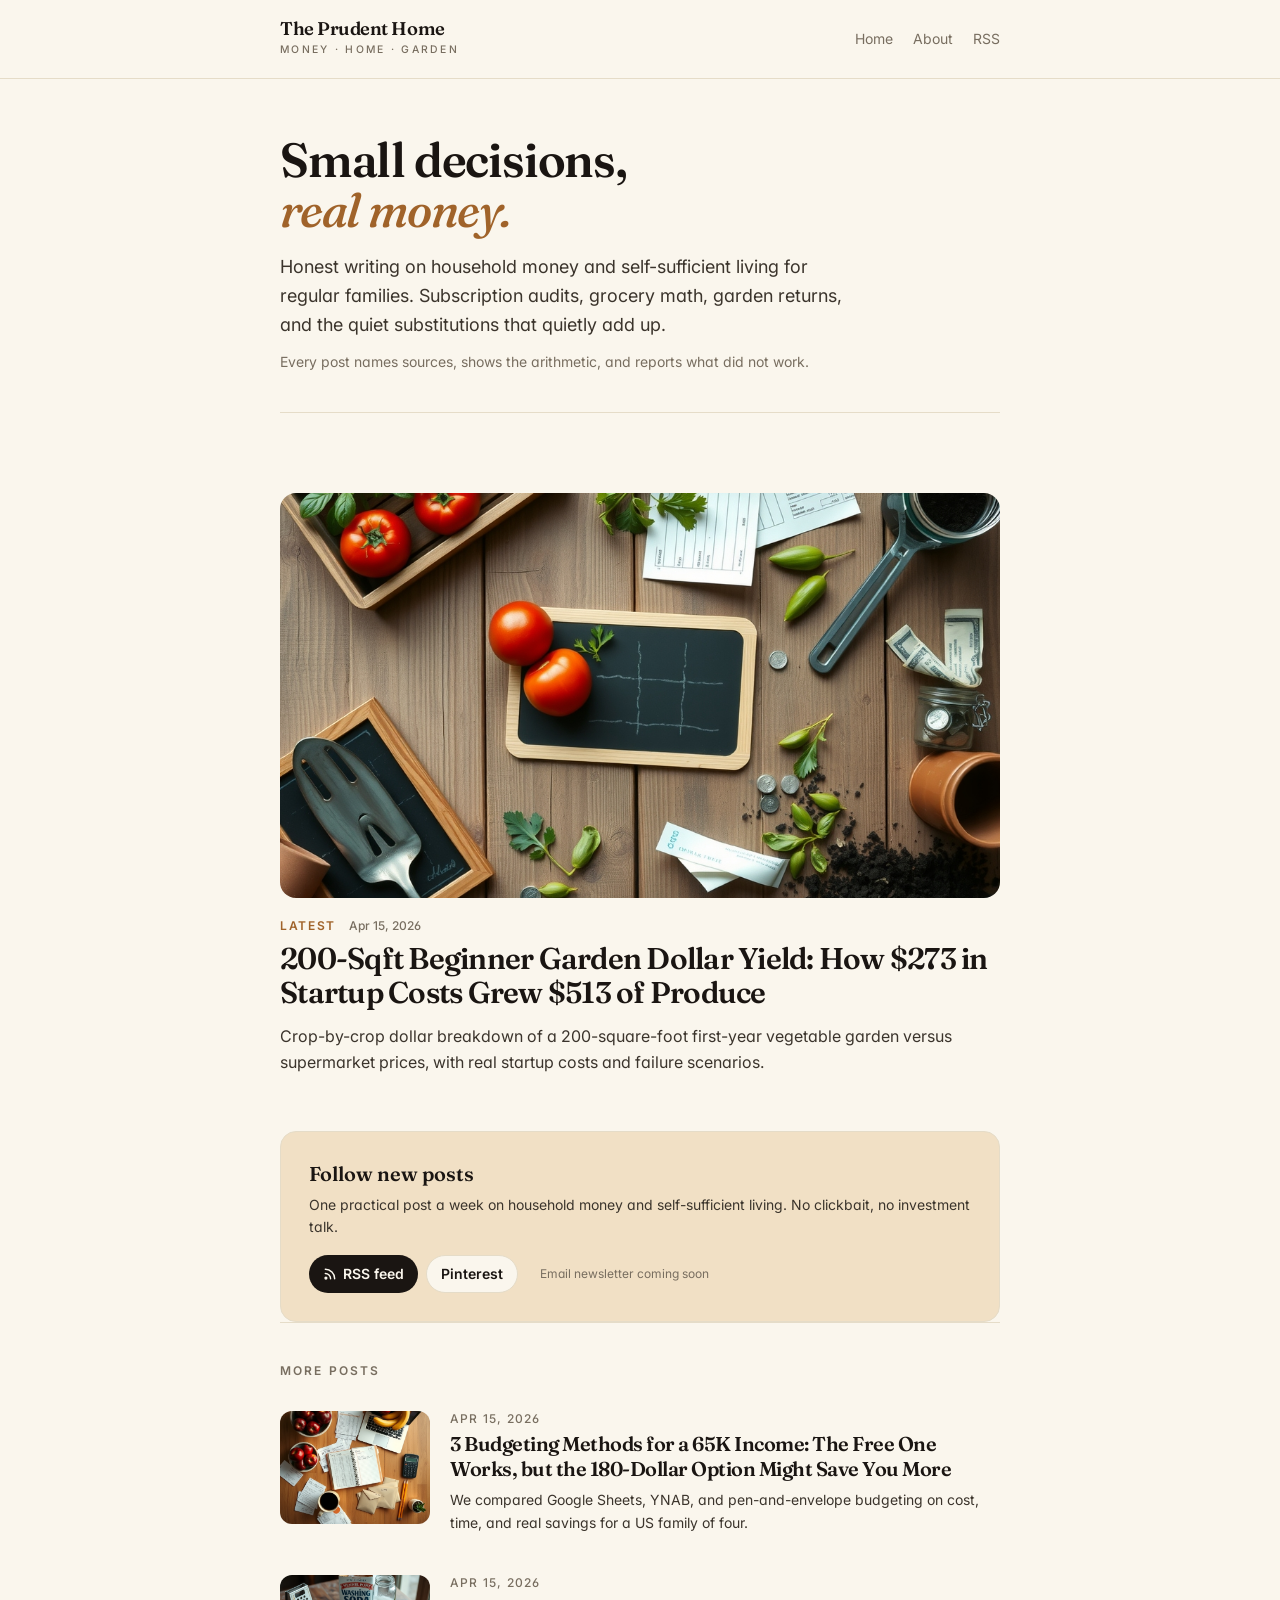
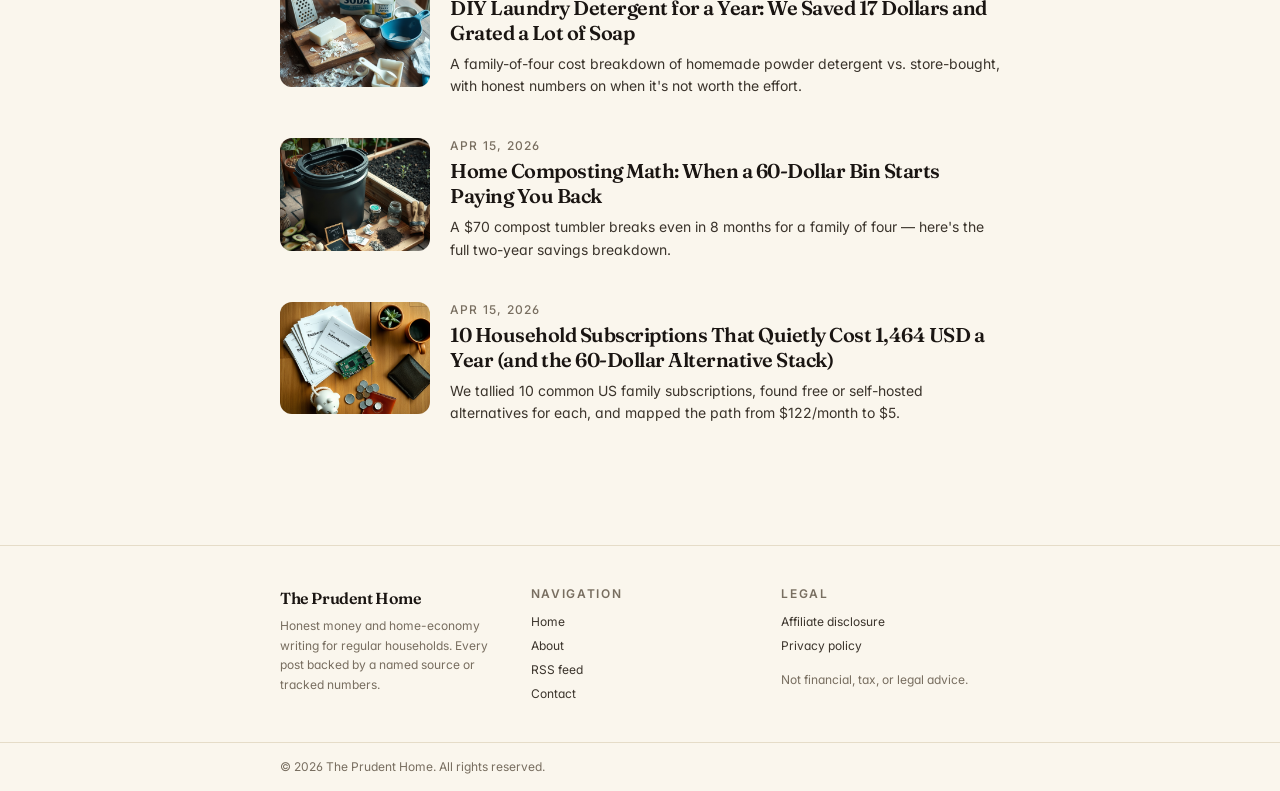
==== commit 9bf82d26: "deploy 2026-04-15T07:36:11Z from source f33e1aa" ====
--- a/index.html
+++ b/index.html
@@ -1,4 +1,4 @@
-<!DOCTYPE html><html lang="en" class="scroll-smooth"> <head><meta charset="utf-8"><meta name="viewport" content="width=device-width, initial-scale=1"><meta name="description" content="Practical money-saving and self-sufficient living for regular households. Real numbers, honest verdicts."><meta property="og:site_name" content="The Prudent Home"><meta property="og:title" content="The Prudent Home — money, home, garden"><meta property="og:description" content="Practical money-saving and self-sufficient living for regular households. Real numbers, honest verdicts."><meta property="og:type" content="website"><meta property="og:url" content="https://theprudenthome.github.io/"><meta name="twitter:card" content="summary_large_image"><meta name="twitter:title" content="The Prudent Home — money, home, garden"><meta name="twitter:description" content="Practical money-saving and self-sufficient living for regular households. Real numbers, honest verdicts."><meta name="p:domain_verify" content="9ee6adf73696bf512517238aac74f80d"><link rel="canonical" href="https://theprudenthome.github.io/"><link rel="alternate" type="application/rss+xml" title="The Prudent Home — money, home, garden" href="/rss.xml"><link rel="preconnect" href="https://fonts.googleapis.com"><link rel="preconnect" href="https://fonts.gstatic.com" crossorigin><link rel="stylesheet" href="https://fonts.googleapis.com/css2?family=Fraunces:opsz,wght@9..144,400;9..144,500;9..144,600;9..144,700&family=Inter:wght@400;500;600;700&display=swap"><title>The Prudent Home — money, home, garden</title><link rel="stylesheet" href="/_astro/BaseLayout.CYQWa2Ko.css"></head> <body class="min-h-screen antialiased"> <header class="border-b border-[color:var(--color-rule)] dark:border-[color:var(--color-rule-dark)]"> <div class="mx-auto max-w-3xl px-5 sm:px-6 py-5 flex items-center justify-between gap-4"> <a href="/" class="group no-underline"> <span class="block font-serif text-[1.15rem] font-semibold tracking-tight leading-none text-[color:var(--color-ink)] dark:text-[color:var(--color-ink-dark)] group-hover:text-[color:var(--color-accent)] transition-colors">
+<!DOCTYPE html><html lang="en" class="scroll-smooth"> <head><meta charset="utf-8"><meta name="viewport" content="width=device-width, initial-scale=1"><meta name="description" content="Practical money-saving and self-sufficient living for regular households. Real numbers, honest verdicts."><meta property="og:site_name" content="The Prudent Home"><meta property="og:title" content="The Prudent Home — money, home, garden"><meta property="og:description" content="Practical money-saving and self-sufficient living for regular households. Real numbers, honest verdicts."><meta property="og:type" content="website"><meta property="og:url" content="https://theprudenthome.github.io/"><meta name="twitter:card" content="summary_large_image"><meta name="twitter:title" content="The Prudent Home — money, home, garden"><meta name="twitter:description" content="Practical money-saving and self-sufficient living for regular households. Real numbers, honest verdicts."><meta name="p:domain_verify" content="9ee6adf73696bf512517238aac74f80d"><link rel="canonical" href="https://theprudenthome.github.io/"><link rel="alternate" type="application/rss+xml" title="The Prudent Home — money, home, garden" href="/rss.xml"><link rel="preconnect" href="https://fonts.googleapis.com"><link rel="preconnect" href="https://fonts.gstatic.com" crossorigin><link rel="stylesheet" href="https://fonts.googleapis.com/css2?family=Fraunces:opsz,wght@9..144,400;9..144,500;9..144,600;9..144,700&family=Inter:wght@400;500;600;700&display=swap"><title>The Prudent Home — money, home, garden</title><link rel="stylesheet" href="/_astro/BaseLayout.CvvIse53.css"></head> <body class="min-h-screen antialiased"> <header class="border-b border-[color:var(--color-rule)] dark:border-[color:var(--color-rule-dark)]"> <div class="mx-auto max-w-3xl px-5 sm:px-6 py-5 flex items-center justify-between gap-4"> <a href="/" class="group no-underline"> <span class="block font-serif text-[1.15rem] font-semibold tracking-tight leading-none text-[color:var(--color-ink)] dark:text-[color:var(--color-ink-dark)] group-hover:text-[color:var(--color-accent)] transition-colors">
 The Prudent Home
 </span> <span class="block mt-1 text-[0.65rem] font-medium tracking-[0.22em] uppercase text-[color:var(--color-muted)] dark:text-[color:var(--color-muted-dark)]">
 money &middot; home &middot; garden
@@ -20,7 +20,7 @@
 Pinterest
 </a> <span class="inline-flex items-center px-3.5 py-2 text-xs text-[color:var(--color-muted)] dark:text-[color:var(--color-muted-dark)]">
 Email newsletter coming soon
-</span> </div> </aside> <section class="border-t border-[color:var(--color-rule)] dark:border-[color:var(--color-rule-dark)] pt-10"> <h3 class="mb-8 text-xs font-semibold tracking-[0.18em] uppercase text-[color:var(--color-muted)]">More posts</h3> <ul class="space-y-10"> <li> <a href="/posts/2026-04-15-diy-laundry-detergent-vs-brand-1yr/" class="grid sm:grid-cols-[150px_1fr] gap-5 items-start no-underline group"> <div class="overflow-hidden rounded-xl aspect-[4/3] bg-[color:var(--color-accent-soft)] dark:bg-[color:var(--color-accent-soft-dark)]"> <img src="/posts-assets/2026-04-15-diy-laundry-detergent-vs-brand-1yr/hero.jpg" alt="" loading="lazy" class="w-full h-full object-cover transition-transform duration-500 group-hover:scale-[1.04]"> </div> <div> <time class="block text-xs font-medium tracking-[0.1em] uppercase text-[color:var(--color-muted)]" datetime="2026-04-15T00:00:00.000Z"> Apr 15, 2026 </time> <h3 class="mt-1 font-serif text-xl font-semibold leading-tight tracking-tight text-[color:var(--color-ink)] dark:text-[color:var(--color-ink-dark)] group-hover:text-[color:var(--color-accent)] transition-colors"> DIY Laundry Detergent for a Year: We Saved 17 Dollars and Grated a Lot of Soap </h3> <p class="mt-2 text-sm text-[color:var(--color-ink-soft)] dark:text-[color:var(--color-muted-dark)] leading-relaxed line-clamp-3"> A family-of-four cost breakdown of homemade powder detergent vs. store-bought, with honest numbers on when it&#39;s not worth the effort. </p> </div> </a> </li><li> <a href="/posts/2026-04-15-home-composting-roi-60-dollar-bin/" class="grid sm:grid-cols-[150px_1fr] gap-5 items-start no-underline group"> <div class="overflow-hidden rounded-xl aspect-[4/3] bg-[color:var(--color-accent-soft)] dark:bg-[color:var(--color-accent-soft-dark)]"> <img src="/posts-assets/2026-04-15-home-composting-roi-60-dollar-bin/hero.jpg" alt="" loading="lazy" class="w-full h-full object-cover transition-transform duration-500 group-hover:scale-[1.04]"> </div> <div> <time class="block text-xs font-medium tracking-[0.1em] uppercase text-[color:var(--color-muted)]" datetime="2026-04-15T00:00:00.000Z"> Apr 15, 2026 </time> <h3 class="mt-1 font-serif text-xl font-semibold leading-tight tracking-tight text-[color:var(--color-ink)] dark:text-[color:var(--color-ink-dark)] group-hover:text-[color:var(--color-accent)] transition-colors"> Home Composting Math: When a 60-Dollar Bin Starts Paying You Back </h3> <p class="mt-2 text-sm text-[color:var(--color-ink-soft)] dark:text-[color:var(--color-muted-dark)] leading-relaxed line-clamp-3"> A $70 compost tumbler breaks even in 8 months for a family of four — here&#39;s the full two-year savings breakdown. </p> </div> </a> </li><li> <a href="/posts/2026-04-15-household-subscription-audit-2026/" class="grid sm:grid-cols-[150px_1fr] gap-5 items-start no-underline group"> <div class="overflow-hidden rounded-xl aspect-[4/3] bg-[color:var(--color-accent-soft)] dark:bg-[color:var(--color-accent-soft-dark)]"> <img src="/posts-assets/2026-04-15-household-subscription-audit-2026/hero.jpg" alt="" loading="lazy" class="w-full h-full object-cover transition-transform duration-500 group-hover:scale-[1.04]"> </div> <div> <time class="block text-xs font-medium tracking-[0.1em] uppercase text-[color:var(--color-muted)]" datetime="2026-04-15T00:00:00.000Z"> Apr 15, 2026 </time> <h3 class="mt-1 font-serif text-xl font-semibold leading-tight tracking-tight text-[color:var(--color-ink)] dark:text-[color:var(--color-ink-dark)] group-hover:text-[color:var(--color-accent)] transition-colors"> 10 Household Subscriptions That Quietly Cost 1,464 USD a Year (and the 60-Dollar Alternative Stack) </h3> <p class="mt-2 text-sm text-[color:var(--color-ink-soft)] dark:text-[color:var(--color-muted-dark)] leading-relaxed line-clamp-3"> We tallied 10 common US family subscriptions, found free or self-hosted alternatives for each, and mapped the path from $122/month to $5. </p> </div> </a> </li> </ul> </section> </main> <footer class="mt-16 border-t border-[color:var(--color-rule)] dark:border-[color:var(--color-rule-dark)]"> <div class="mx-auto max-w-3xl px-5 sm:px-6 py-10 grid gap-8 sm:grid-cols-3 text-sm"> <div class="sm:col-span-1"> <p class="font-serif text-base font-semibold tracking-tight text-[color:var(--color-ink)] dark:text-[color:var(--color-ink-dark)] mb-1.5">
+</span> </div> </aside> <section class="border-t border-[color:var(--color-rule)] dark:border-[color:var(--color-rule-dark)] pt-10"> <h3 class="mb-8 text-xs font-semibold tracking-[0.18em] uppercase text-[color:var(--color-muted)]">More posts</h3> <ul class="space-y-10"> <li> <a href="/posts/2026-04-15-beginner-budget-spreadsheet-vs-ynab-vs-pen/" class="grid sm:grid-cols-[150px_1fr] gap-5 items-start no-underline group"> <div class="overflow-hidden rounded-xl aspect-[4/3] bg-[color:var(--color-accent-soft)] dark:bg-[color:var(--color-accent-soft-dark)]"> <img src="/posts-assets/2026-04-15-beginner-budget-spreadsheet-vs-ynab-vs-pen/hero.jpg" alt="" loading="lazy" class="w-full h-full object-cover transition-transform duration-500 group-hover:scale-[1.04]"> </div> <div> <time class="block text-xs font-medium tracking-[0.1em] uppercase text-[color:var(--color-muted)]" datetime="2026-04-15T00:00:00.000Z"> Apr 15, 2026 </time> <h3 class="mt-1 font-serif text-xl font-semibold leading-tight tracking-tight text-[color:var(--color-ink)] dark:text-[color:var(--color-ink-dark)] group-hover:text-[color:var(--color-accent)] transition-colors"> 3 Budgeting Methods for a 65K Income: The Free One Works, but the 180-Dollar Option Might Save You More </h3> <p class="mt-2 text-sm text-[color:var(--color-ink-soft)] dark:text-[color:var(--color-muted-dark)] leading-relaxed line-clamp-3"> We compared Google Sheets, YNAB, and pen-and-envelope budgeting on cost, time, and real savings for a US family of four. </p> </div> </a> </li><li> <a href="/posts/2026-04-15-diy-laundry-detergent-vs-brand-1yr/" class="grid sm:grid-cols-[150px_1fr] gap-5 items-start no-underline group"> <div class="overflow-hidden rounded-xl aspect-[4/3] bg-[color:var(--color-accent-soft)] dark:bg-[color:var(--color-accent-soft-dark)]"> <img src="/posts-assets/2026-04-15-diy-laundry-detergent-vs-brand-1yr/hero.jpg" alt="" loading="lazy" class="w-full h-full object-cover transition-transform duration-500 group-hover:scale-[1.04]"> </div> <div> <time class="block text-xs font-medium tracking-[0.1em] uppercase text-[color:var(--color-muted)]" datetime="2026-04-15T00:00:00.000Z"> Apr 15, 2026 </time> <h3 class="mt-1 font-serif text-xl font-semibold leading-tight tracking-tight text-[color:var(--color-ink)] dark:text-[color:var(--color-ink-dark)] group-hover:text-[color:var(--color-accent)] transition-colors"> DIY Laundry Detergent for a Year: We Saved 17 Dollars and Grated a Lot of Soap </h3> <p class="mt-2 text-sm text-[color:var(--color-ink-soft)] dark:text-[color:var(--color-muted-dark)] leading-relaxed line-clamp-3"> A family-of-four cost breakdown of homemade powder detergent vs. store-bought, with honest numbers on when it&#39;s not worth the effort. </p> </div> </a> </li><li> <a href="/posts/2026-04-15-home-composting-roi-60-dollar-bin/" class="grid sm:grid-cols-[150px_1fr] gap-5 items-start no-underline group"> <div class="overflow-hidden rounded-xl aspect-[4/3] bg-[color:var(--color-accent-soft)] dark:bg-[color:var(--color-accent-soft-dark)]"> <img src="/posts-assets/2026-04-15-home-composting-roi-60-dollar-bin/hero.jpg" alt="" loading="lazy" class="w-full h-full object-cover transition-transform duration-500 group-hover:scale-[1.04]"> </div> <div> <time class="block text-xs font-medium tracking-[0.1em] uppercase text-[color:var(--color-muted)]" datetime="2026-04-15T00:00:00.000Z"> Apr 15, 2026 </time> <h3 class="mt-1 font-serif text-xl font-semibold leading-tight tracking-tight text-[color:var(--color-ink)] dark:text-[color:var(--color-ink-dark)] group-hover:text-[color:var(--color-accent)] transition-colors"> Home Composting Math: When a 60-Dollar Bin Starts Paying You Back </h3> <p class="mt-2 text-sm text-[color:var(--color-ink-soft)] dark:text-[color:var(--color-muted-dark)] leading-relaxed line-clamp-3"> A $70 compost tumbler breaks even in 8 months for a family of four — here&#39;s the full two-year savings breakdown. </p> </div> </a> </li><li> <a href="/posts/2026-04-15-household-subscription-audit-2026/" class="grid sm:grid-cols-[150px_1fr] gap-5 items-start no-underline group"> <div class="overflow-hidden rounded-xl aspect-[4/3] bg-[color:var(--color-accent-soft)] dark:bg-[color:var(--color-accent-soft-dark)]"> <img src="/posts-assets/2026-04-15-household-subscription-audit-2026/hero.jpg" alt="" loading="lazy" class="w-full h-full object-cover transition-transform duration-500 group-hover:scale-[1.04]"> </div> <div> <time class="block text-xs font-medium tracking-[0.1em] uppercase text-[color:var(--color-muted)]" datetime="2026-04-15T00:00:00.000Z"> Apr 15, 2026 </time> <h3 class="mt-1 font-serif text-xl font-semibold leading-tight tracking-tight text-[color:var(--color-ink)] dark:text-[color:var(--color-ink-dark)] group-hover:text-[color:var(--color-accent)] transition-colors"> 10 Household Subscriptions That Quietly Cost 1,464 USD a Year (and the 60-Dollar Alternative Stack) </h3> <p class="mt-2 text-sm text-[color:var(--color-ink-soft)] dark:text-[color:var(--color-muted-dark)] leading-relaxed line-clamp-3"> We tallied 10 common US family subscriptions, found free or self-hosted alternatives for each, and mapped the path from $122/month to $5. </p> </div> </a> </li> </ul> </section> </main> <footer class="mt-16 border-t border-[color:var(--color-rule)] dark:border-[color:var(--color-rule-dark)]"> <div class="mx-auto max-w-3xl px-5 sm:px-6 py-10 grid gap-8 sm:grid-cols-3 text-sm"> <div class="sm:col-span-1"> <p class="font-serif text-base font-semibold tracking-tight text-[color:var(--color-ink)] dark:text-[color:var(--color-ink-dark)] mb-1.5">
 The Prudent Home
 </p> <p class="text-xs text-[color:var(--color-muted)] dark:text-[color:var(--color-muted-dark)] leading-relaxed">
 Honest money and home-economy writing for regular households. Every post backed by a named source or tracked numbers.
--- a/_astro/BaseLayout.CvvIse53.css
+++ b/_astro/BaseLayout.CvvIse53.css
@@ -0,0 +1 @@
+@layer properties{@supports (((-webkit-hyphens:none)) and (not (margin-trim:inline))) or ((-moz-orient:inline) and (not (color:rgb(from red r g b)))){*,:before,:after,::backdrop{--tw-rotate-x:initial;--tw-rotate-y:initial;--tw-rotate-z:initial;--tw-skew-x:initial;--tw-skew-y:initial;--tw-space-y-reverse:0;--tw-border-style:solid;--tw-leading:initial;--tw-font-weight:initial;--tw-tracking:initial;--tw-blur:initial;--tw-brightness:initial;--tw-contrast:initial;--tw-grayscale:initial;--tw-hue-rotate:initial;--tw-invert:initial;--tw-opacity:initial;--tw-saturate:initial;--tw-sepia:initial;--tw-drop-shadow:initial;--tw-drop-shadow-color:initial;--tw-drop-shadow-alpha:100%;--tw-drop-shadow-size:initial;--tw-duration:initial}}}@layer theme{:root,:host{--font-sans:"Inter", ui-sans-serif, system-ui, sans-serif;--font-serif:"Fraunces", ui-serif, "Iowan Old Style", Georgia, serif;--font-mono:ui-monospace, SFMono-Regular, Menlo, Monaco, Consolas, "Liberation Mono", "Courier New", monospace;--spacing:.25rem;--container-xl:36rem;--container-3xl:48rem;--text-xs:.75rem;--text-xs--line-height:calc(1 / .75);--text-sm:.875rem;--text-sm--line-height:calc(1.25 / .875);--text-base:1rem;--text-base--line-height: 1.5 ;--text-lg:1.125rem;--text-lg--line-height:calc(1.75 / 1.125);--text-xl:1.25rem;--text-xl--line-height:calc(1.75 / 1.25);--text-2xl:1.5rem;--text-2xl--line-height:calc(2 / 1.5);--text-3xl:1.875rem;--text-3xl--line-height: 1.2 ;--text-4xl:2.25rem;--text-4xl--line-height:calc(2.5 / 2.25);--text-5xl:3rem;--text-5xl--line-height:1;--font-weight-normal:400;--font-weight-medium:500;--font-weight-semibold:600;--tracking-tight:-.025em;--tracking-normal:0em;--tracking-wide:.025em;--leading-tight:1.25;--leading-snug:1.375;--leading-relaxed:1.625;--radius-lg:.5rem;--radius-xl:.75rem;--radius-2xl:1rem;--default-transition-duration:.15s;--default-transition-timing-function:cubic-bezier(.4, 0, .2, 1);--default-font-family:var(--font-sans);--default-mono-font-family:var(--font-mono);--color-paper:#faf6ed;--color-paper-dark:#13110d;--color-ink:#1a1512;--color-ink-dark:#ede5d2;--color-ink-soft:#3b342c;--color-muted:#786e60;--color-muted-dark:#958a79;--color-rule:#e5dcc8;--color-rule-dark:#2b2620;--color-accent:#a0632a;--color-accent-soft:#f1e0c5;--color-accent-soft-dark:#2a2015}}@layer base{*,:after,:before,::backdrop{box-sizing:border-box;border:0 solid;margin:0;padding:0}::file-selector-button{box-sizing:border-box;border:0 solid;margin:0;padding:0}html,:host{-webkit-text-size-adjust:100%;tab-size:4;line-height:1.5;font-family:var(--default-font-family,ui-sans-serif, system-ui, sans-serif, "Apple Color Emoji", "Segoe UI Emoji", "Segoe UI Symbol", "Noto Color Emoji");font-feature-settings:var(--default-font-feature-settings,normal);font-variation-settings:var(--default-font-variation-settings,normal);-webkit-tap-highlight-color:transparent}hr{height:0;color:inherit;border-top-width:1px}abbr:where([title]){-webkit-text-decoration:underline dotted;text-decoration:underline dotted}h1,h2,h3,h4,h5,h6{font-size:inherit;font-weight:inherit}a{color:inherit;-webkit-text-decoration:inherit;text-decoration:inherit}b,strong{font-weight:bolder}code,kbd,samp,pre{font-family:var(--default-mono-font-family,ui-monospace, SFMono-Regular, Menlo, Monaco, Consolas, "Liberation Mono", "Courier New", monospace);font-feature-settings:var(--default-mono-font-feature-settings,normal);font-variation-settings:var(--default-mono-font-variation-settings,normal);font-size:1em}small{font-size:80%}sub,sup{vertical-align:baseline;font-size:75%;line-height:0;position:relative}sub{bottom:-.25em}sup{top:-.5em}table{text-indent:0;border-color:inherit;border-collapse:collapse}:-moz-focusring{outline:auto}progress{vertical-align:baseline}summary{display:list-item}ol,ul,menu{list-style:none}img,svg,video,canvas,audio,iframe,embed,object{vertical-align:middle;display:block}img,video{max-width:100%;height:auto}button,input,select,optgroup,textarea{font:inherit;font-feature-settings:inherit;font-variation-settings:inherit;letter-spacing:inherit;color:inherit;opacity:1;background-color:#0000;border-radius:0}::file-selector-button{font:inherit;font-feature-settings:inherit;font-variation-settings:inherit;letter-spacing:inherit;color:inherit;opacity:1;background-color:#0000;border-radius:0}:where(select:is([multiple],[size])) optgroup{font-weight:bolder}:where(select:is([multiple],[size])) optgroup option{padding-inline-start:20px}::file-selector-button{margin-inline-end:4px}::placeholder{opacity:1}@supports (not ((-webkit-appearance:-apple-pay-button))) or (contain-intrinsic-size:1px){::placeholder{color:currentColor}@supports (color:color-mix(in lab,red,red)){::placeholder{color:color-mix(in oklab,currentcolor 50%,transparent)}}}textarea{resize:vertical}::-webkit-search-decoration{-webkit-appearance:none}::-webkit-date-and-time-value{min-height:1lh;text-align:inherit}::-webkit-datetime-edit{display:inline-flex}::-webkit-datetime-edit-fields-wrapper{padding:0}::-webkit-datetime-edit{padding-block:0}::-webkit-datetime-edit-year-field{padding-block:0}::-webkit-datetime-edit-month-field{padding-block:0}::-webkit-datetime-edit-day-field{padding-block:0}::-webkit-datetime-edit-hour-field{padding-block:0}::-webkit-datetime-edit-minute-field{padding-block:0}::-webkit-datetime-edit-second-field{padding-block:0}::-webkit-datetime-edit-millisecond-field{padding-block:0}::-webkit-datetime-edit-meridiem-field{padding-block:0}::-webkit-calendar-picker-indicator{line-height:1}:-moz-ui-invalid{box-shadow:none}button,input:where([type=button],[type=reset],[type=submit]){appearance:button}::file-selector-button{appearance:button}::-webkit-inner-spin-button{height:auto}::-webkit-outer-spin-button{height:auto}[hidden]:where(:not([hidden=until-found])){display:none!important}}@layer components;@layer utilities{.invisible{visibility:hidden}.visible{visibility:visible}.absolute{position:absolute}.fixed{position:fixed}.static{position:static}.start{inset-inline-start:var(--spacing)}.end{inset-inline-end:var(--spacing)}.isolate{isolation:isolate}.mx-auto{margin-inline:auto}.my-5{margin-block:calc(var(--spacing) * 5)}.my-6{margin-block:calc(var(--spacing) * 6)}.prose{color:var(--tw-prose-body);max-width:65ch}.prose :where(p):not(:where([class~=not-prose],[class~=not-prose] *)){margin-top:1.25em;margin-bottom:1.25em}.prose :where([class~=lead]):not(:where([class~=not-prose],[class~=not-prose] *)){color:var(--tw-prose-lead);margin-top:1.2em;margin-bottom:1.2em;font-size:1.25em;line-height:1.6}.prose :where(a):not(:where([class~=not-prose],[class~=not-prose] *)){color:var(--tw-prose-links);font-weight:500;text-decoration:underline}.prose :where(strong):not(:where([class~=not-prose],[class~=not-prose] *)){color:var(--tw-prose-bold);font-weight:600}.prose :where(a strong):not(:where([class~=not-prose],[class~=not-prose] *)),.prose :where(blockquote strong):not(:where([class~=not-prose],[class~=not-prose] *)),.prose :where(thead th strong):not(:where([class~=not-prose],[class~=not-prose] *)){color:inherit}.prose :where(ol):not(:where([class~=not-prose],[class~=not-prose] *)){margin-top:1.25em;margin-bottom:1.25em;padding-inline-start:1.625em;list-style-type:decimal}.prose :where(ol[type=A]):not(:where([class~=not-prose],[class~=not-prose] *)){list-style-type:upper-alpha}.prose :where(ol[type=a]):not(:where([class~=not-prose],[class~=not-prose] *)){list-style-type:lower-alpha}.prose :where(ol[type=A s]):not(:where([class~=not-prose],[class~=not-prose] *)){list-style-type:upper-alpha}.prose :where(ol[type=a s]):not(:where([class~=not-prose],[class~=not-prose] *)){list-style-type:lower-alpha}.prose :where(ol[type=I]):not(:where([class~=not-prose],[class~=not-prose] *)){list-style-type:upper-roman}.prose :where(ol[type=i]):not(:where([class~=not-prose],[class~=not-prose] *)){list-style-type:lower-roman}.prose :where(ol[type=I s]):not(:where([class~=not-prose],[class~=not-prose] *)){list-style-type:upper-roman}.prose :where(ol[type=i s]):not(:where([class~=not-prose],[class~=not-prose] *)){list-style-type:lower-roman}.prose :where(ol[type="1"]):not(:where([class~=not-prose],[class~=not-prose] *)){list-style-type:decimal}.prose :where(ul):not(:where([class~=not-prose],[class~=not-prose] *)){margin-top:1.25em;margin-bottom:1.25em;padding-inline-start:1.625em;list-style-type:disc}.prose :where(ol>li):not(:where([class~=not-prose],[class~=not-prose] *))::marker{color:var(--tw-prose-counters);font-weight:400}.prose :where(ul>li):not(:where([class~=not-prose],[class~=not-prose] *))::marker{color:var(--tw-prose-bullets)}.prose :where(dt):not(:where([class~=not-prose],[class~=not-prose] *)){color:var(--tw-prose-headings);margin-top:1.25em;font-weight:600}.prose :where(hr):not(:where([class~=not-prose],[class~=not-prose] *)){border-color:var(--tw-prose-hr);border-top-width:1px;margin-top:3em;margin-bottom:3em}.prose :where(blockquote):not(:where([class~=not-prose],[class~=not-prose] *)){color:var(--tw-prose-quotes);border-inline-start-width:.25rem;border-inline-start-color:var(--tw-prose-quote-borders);quotes:"“""”""‘""’";margin-top:1.6em;margin-bottom:1.6em;padding-inline-start:1em;font-style:italic;font-weight:500}.prose :where(blockquote p:first-of-type):not(:where([class~=not-prose],[class~=not-prose] *)):before{content:open-quote}.prose :where(blockquote p:last-of-type):not(:where([class~=not-prose],[class~=not-prose] *)):after{content:close-quote}.prose :where(h1):not(:where([class~=not-prose],[class~=not-prose] *)){color:var(--tw-prose-headings);margin-top:0;margin-bottom:.888889em;font-size:2.25em;font-weight:800;line-height:1.11111}.prose :where(h1 strong):not(:where([class~=not-prose],[class~=not-prose] *)){color:inherit;font-weight:900}.prose :where(h2):not(:where([class~=not-prose],[class~=not-prose] *)){color:var(--tw-prose-headings);margin-top:2em;margin-bottom:1em;font-size:1.5em;font-weight:700;line-height:1.33333}.prose :where(h2 strong):not(:where([class~=not-prose],[class~=not-prose] *)){color:inherit;font-weight:800}.prose :where(h3):not(:where([class~=not-prose],[class~=not-prose] *)){color:var(--tw-prose-headings);margin-top:1.6em;margin-bottom:.6em;font-size:1.25em;font-weight:600;line-height:1.6}.prose :where(h3 strong):not(:where([class~=not-prose],[class~=not-prose] *)){color:inherit;font-weight:700}.prose :where(h4):not(:where([class~=not-prose],[class~=not-prose] *)){color:var(--tw-prose-headings);margin-top:1.5em;margin-bottom:.5em;font-weight:600;line-height:1.5}.prose :where(h4 strong):not(:where([class~=not-prose],[class~=not-prose] *)){color:inherit;font-weight:700}.prose :where(img):not(:where([class~=not-prose],[class~=not-prose] *)){margin-top:2em;margin-bottom:2em}.prose :where(picture):not(:where([class~=not-prose],[class~=not-prose] *)){margin-top:2em;margin-bottom:2em;display:block}.prose :where(video):not(:where([class~=not-prose],[class~=not-prose] *)){margin-top:2em;margin-bottom:2em}.prose :where(kbd):not(:where([class~=not-prose],[class~=not-prose] *)){color:var(--tw-prose-kbd);box-shadow:0 0 0 1px var(--tw-prose-kbd-shadows),0 3px 0 var(--tw-prose-kbd-shadows);padding-top:.1875em;padding-inline-end:.375em;padding-bottom:.1875em;border-radius:.3125rem;padding-inline-start:.375em;font-family:inherit;font-size:.875em;font-weight:500}.prose :where(code):not(:where([class~=not-prose],[class~=not-prose] *)){color:var(--tw-prose-code);font-size:.875em;font-weight:600}.prose :where(code):not(:where([class~=not-prose],[class~=not-prose] *)):before,.prose :where(code):not(:where([class~=not-prose],[class~=not-prose] *)):after{content:"`"}.prose :where(a code):not(:where([class~=not-prose],[class~=not-prose] *)),.prose :where(h1 code):not(:where([class~=not-prose],[class~=not-prose] *)){color:inherit}.prose :where(h2 code):not(:where([class~=not-prose],[class~=not-prose] *)){color:inherit;font-size:.875em}.prose :where(h3 code):not(:where([class~=not-prose],[class~=not-prose] *)){color:inherit;font-size:.9em}.prose :where(h4 code):not(:where([class~=not-prose],[class~=not-prose] *)),.prose :where(blockquote code):not(:where([class~=not-prose],[class~=not-prose] *)),.prose :where(thead th code):not(:where([class~=not-prose],[class~=not-prose] *)){color:inherit}.prose :where(pre):not(:where([class~=not-prose],[class~=not-prose] *)){color:var(--tw-prose-pre-code);background-color:var(--tw-prose-pre-bg);padding-top:.857143em;padding-inline-end:1.14286em;padding-bottom:.857143em;border-radius:.375rem;margin-top:1.71429em;margin-bottom:1.71429em;padding-inline-start:1.14286em;font-size:.875em;font-weight:400;line-height:1.71429;overflow-x:auto}.prose :where(pre code):not(:where([class~=not-prose],[class~=not-prose] *)){font-weight:inherit;color:inherit;font-size:inherit;font-family:inherit;line-height:inherit;background-color:#0000;border-width:0;border-radius:0;padding:0}.prose :where(pre code):not(:where([class~=not-prose],[class~=not-prose] *)):before,.prose :where(pre code):not(:where([class~=not-prose],[class~=not-prose] *)):after{content:none}.prose :where(table):not(:where([class~=not-prose],[class~=not-prose] *)){table-layout:auto;width:100%;margin-top:2em;margin-bottom:2em;font-size:.875em;line-height:1.71429}.prose :where(thead):not(:where([class~=not-prose],[class~=not-prose] *)){border-bottom-width:1px;border-bottom-color:var(--tw-prose-th-borders)}.prose :where(thead th):not(:where([class~=not-prose],[class~=not-prose] *)){color:var(--tw-prose-headings);vertical-align:bottom;padding-inline-end:.571429em;padding-bottom:.571429em;padding-inline-start:.571429em;font-weight:600}.prose :where(tbody tr):not(:where([class~=not-prose],[class~=not-prose] *)){border-bottom-width:1px;border-bottom-color:var(--tw-prose-td-borders)}.prose :where(tbody tr:last-child):not(:where([class~=not-prose],[class~=not-prose] *)){border-bottom-width:0}.prose :where(tbody td):not(:where([class~=not-prose],[class~=not-prose] *)){vertical-align:baseline}.prose :where(tfoot):not(:where([class~=not-prose],[class~=not-prose] *)){border-top-width:1px;border-top-color:var(--tw-prose-th-borders)}.prose :where(tfoot td):not(:where([class~=not-prose],[class~=not-prose] *)){vertical-align:top}.prose :where(th,td):not(:where([class~=not-prose],[class~=not-prose] *)){text-align:start}.prose :where(figure>*):not(:where([class~=not-prose],[class~=not-prose] *)){margin-top:0;margin-bottom:0}.prose :where(figcaption):not(:where([class~=not-prose],[class~=not-prose] *)){color:var(--tw-prose-captions);margin-top:.857143em;font-size:.875em;line-height:1.42857}.prose{--tw-prose-body:oklch(37.3% .034 259.733);--tw-prose-headings:oklch(21% .034 264.665);--tw-prose-lead:oklch(44.6% .03 256.802);--tw-prose-links:oklch(21% .034 264.665);--tw-prose-bold:oklch(21% .034 264.665);--tw-prose-counters:oklch(55.1% .027 264.364);--tw-prose-bullets:oklch(87.2% .01 258.338);--tw-prose-hr:oklch(92.8% .006 264.531);--tw-prose-quotes:oklch(21% .034 264.665);--tw-prose-quote-borders:oklch(92.8% .006 264.531);--tw-prose-captions:oklch(55.1% .027 264.364);--tw-prose-kbd:oklch(21% .034 264.665);--tw-prose-kbd-shadows:oklab(21% -.00316127 -.0338527/.1);--tw-prose-code:oklch(21% .034 264.665);--tw-prose-pre-code:oklch(92.8% .006 264.531);--tw-prose-pre-bg:oklch(27.8% .033 256.848);--tw-prose-th-borders:oklch(87.2% .01 258.338);--tw-prose-td-borders:oklch(92.8% .006 264.531);--tw-prose-invert-body:oklch(87.2% .01 258.338);--tw-prose-invert-headings:#fff;--tw-prose-invert-lead:oklch(70.7% .022 261.325);--tw-prose-invert-links:#fff;--tw-prose-invert-bold:#fff;--tw-prose-invert-counters:oklch(70.7% .022 261.325);--tw-prose-invert-bullets:oklch(44.6% .03 256.802);--tw-prose-invert-hr:oklch(37.3% .034 259.733);--tw-prose-invert-quotes:oklch(96.7% .003 264.542);--tw-prose-invert-quote-borders:oklch(37.3% .034 259.733);--tw-prose-invert-captions:oklch(70.7% .022 261.325);--tw-prose-invert-kbd:#fff;--tw-prose-invert-kbd-shadows:#ffffff1a;--tw-prose-invert-code:#fff;--tw-prose-invert-pre-code:oklch(87.2% .01 258.338);--tw-prose-invert-pre-bg:#00000080;--tw-prose-invert-th-borders:oklch(44.6% .03 256.802);--tw-prose-invert-td-borders:oklch(37.3% .034 259.733);font-size:1rem;line-height:1.75}.prose :where(picture>img):not(:where([class~=not-prose],[class~=not-prose] *)){margin-top:0;margin-bottom:0}.prose :where(li):not(:where([class~=not-prose],[class~=not-prose] *)){margin-top:.5em;margin-bottom:.5em}.prose :where(ol>li):not(:where([class~=not-prose],[class~=not-prose] *)),.prose :where(ul>li):not(:where([class~=not-prose],[class~=not-prose] *)){padding-inline-start:.375em}.prose :where(.prose>ul>li p):not(:where([class~=not-prose],[class~=not-prose] *)){margin-top:.75em;margin-bottom:.75em}.prose :where(.prose>ul>li>p:first-child):not(:where([class~=not-prose],[class~=not-prose] *)){margin-top:1.25em}.prose :where(.prose>ul>li>p:last-child):not(:where([class~=not-prose],[class~=not-prose] *)){margin-bottom:1.25em}.prose :where(.prose>ol>li>p:first-child):not(:where([class~=not-prose],[class~=not-prose] *)){margin-top:1.25em}.prose :where(.prose>ol>li>p:last-child):not(:where([class~=not-prose],[class~=not-prose] *)){margin-bottom:1.25em}.prose :where(ul ul,ul ol,ol ul,ol ol):not(:where([class~=not-prose],[class~=not-prose] *)){margin-top:.75em;margin-bottom:.75em}.prose :where(dl):not(:where([class~=not-prose],[class~=not-prose] *)){margin-top:1.25em;margin-bottom:1.25em}.prose :where(dd):not(:where([class~=not-prose],[class~=not-prose] *)){margin-top:.5em;padding-inline-start:1.625em}.prose :where(hr+*):not(:where([class~=not-prose],[class~=not-prose] *)),.prose :where(h2+*):not(:where([class~=not-prose],[class~=not-prose] *)),.prose :where(h3+*):not(:where([class~=not-prose],[class~=not-prose] *)),.prose :where(h4+*):not(:where([class~=not-prose],[class~=not-prose] *)){margin-top:0}.prose :where(thead th:first-child):not(:where([class~=not-prose],[class~=not-prose] *)){padding-inline-start:0}.prose :where(thead th:last-child):not(:where([class~=not-prose],[class~=not-prose] *)){padding-inline-end:0}.prose :where(tbody td,tfoot td):not(:where([class~=not-prose],[class~=not-prose] *)){padding-top:.571429em;padding-inline-end:.571429em;padding-bottom:.571429em;padding-inline-start:.571429em}.prose :where(tbody td:first-child,tfoot td:first-child):not(:where([class~=not-prose],[class~=not-prose] *)){padding-inline-start:0}.prose :where(tbody td:last-child,tfoot td:last-child):not(:where([class~=not-prose],[class~=not-prose] *)){padding-inline-end:0}.prose :where(figure):not(:where([class~=not-prose],[class~=not-prose] *)){margin-top:2em;margin-bottom:2em}.prose :where(.prose>:first-child):not(:where([class~=not-prose],[class~=not-prose] *)){margin-top:0}.prose :where(.prose>:last-child):not(:where([class~=not-prose],[class~=not-prose] *)){margin-bottom:0}.mt-1{margin-top:calc(var(--spacing) * 1)}.mt-2{margin-top:calc(var(--spacing) * 2)}.mt-3{margin-top:calc(var(--spacing) * 3)}.mt-4{margin-top:calc(var(--spacing) * 4)}.mt-5{margin-top:calc(var(--spacing) * 5)}.mt-10{margin-top:calc(var(--spacing) * 10)}.mt-12{margin-top:calc(var(--spacing) * 12)}.mt-16{margin-top:calc(var(--spacing) * 16)}.mb-1\.5{margin-bottom:calc(var(--spacing) * 1.5)}.mb-2{margin-bottom:calc(var(--spacing) * 2)}.mb-3{margin-bottom:calc(var(--spacing) * 3)}.mb-4{margin-bottom:calc(var(--spacing) * 4)}.mb-5{margin-bottom:calc(var(--spacing) * 5)}.mb-6{margin-bottom:calc(var(--spacing) * 6)}.mb-8{margin-bottom:calc(var(--spacing) * 8)}.mb-14{margin-bottom:calc(var(--spacing) * 14)}.ml-2{margin-left:calc(var(--spacing) * 2)}.line-clamp-3{-webkit-line-clamp:3;-webkit-box-orient:vertical;display:-webkit-box;overflow:hidden}.block{display:block}.flex{display:flex}.grid{display:grid}.hidden{display:none}.inline-flex{display:inline-flex}.table{display:table}.aspect-\[4\/3\]{aspect-ratio:4/3}.aspect-\[16\/9\]{aspect-ratio:16/9}.h-full{height:100%}.min-h-screen{min-height:100vh}.w-full{width:100%}.max-w-3xl{max-width:var(--container-3xl)}.max-w-\[60ch\]{max-width:60ch}.max-w-none{max-width:none}.max-w-xl{max-width:var(--container-xl)}.shrink{flex-shrink:1}.grow{flex-grow:1}.transform{transform:var(--tw-rotate-x,) var(--tw-rotate-y,) var(--tw-rotate-z,) var(--tw-skew-x,) var(--tw-skew-y,)}.cursor-pointer{cursor:pointer}.flex-wrap{flex-wrap:wrap}.items-center{align-items:center}.items-start{align-items:flex-start}.justify-between{justify-content:space-between}.gap-1\.5{gap:calc(var(--spacing) * 1.5)}.gap-2{gap:calc(var(--spacing) * 2)}.gap-3{gap:calc(var(--spacing) * 3)}.gap-4{gap:calc(var(--spacing) * 4)}.gap-5{gap:calc(var(--spacing) * 5)}.gap-6{gap:calc(var(--spacing) * 6)}.gap-8{gap:calc(var(--spacing) * 8)}:where(.space-y-2>:not(:last-child)){--tw-space-y-reverse:0;margin-block-start:calc(calc(var(--spacing) * 2) * var(--tw-space-y-reverse));margin-block-end:calc(calc(var(--spacing) * 2) * calc(1 - var(--tw-space-y-reverse)))}:where(.space-y-10>:not(:last-child)){--tw-space-y-reverse:0;margin-block-start:calc(calc(var(--spacing) * 10) * var(--tw-space-y-reverse));margin-block-end:calc(calc(var(--spacing) * 10) * calc(1 - var(--tw-space-y-reverse)))}.gap-x-3{column-gap:calc(var(--spacing) * 3)}.gap-y-1{row-gap:calc(var(--spacing) * 1)}.overflow-hidden{overflow:hidden}.scroll-smooth{scroll-behavior:smooth}.rounded{border-radius:.25rem}.rounded-2xl{border-radius:var(--radius-2xl)}.rounded-full{border-radius:3.40282e38px}.rounded-lg{border-radius:var(--radius-lg)}.rounded-xl{border-radius:var(--radius-xl)}.border{border-style:var(--tw-border-style);border-width:1px}.border-t{border-top-style:var(--tw-border-style);border-top-width:1px}.border-b{border-bottom-style:var(--tw-border-style);border-bottom-width:1px}.border-\[color\:var\(--color-rule\)\]{border-color:var(--color-rule)}.bg-\[color\:var\(--color-accent-soft\)\]{background-color:var(--color-accent-soft)}.bg-\[color\:var\(--color-ink\)\]{background-color:var(--color-ink)}.bg-\[color\:var\(--color-paper\)\]{background-color:var(--color-paper)}.object-cover{object-fit:cover}.p-3{padding:calc(var(--spacing) * 3)}.p-6{padding:calc(var(--spacing) * 6)}.px-3{padding-inline:calc(var(--spacing) * 3)}.px-3\.5{padding-inline:calc(var(--spacing) * 3.5)}.px-4{padding-inline:calc(var(--spacing) * 4)}.px-5{padding-inline:calc(var(--spacing) * 5)}.py-1\.5{padding-block:calc(var(--spacing) * 1.5)}.py-2{padding-block:calc(var(--spacing) * 2)}.py-3{padding-block:calc(var(--spacing) * 3)}.py-4{padding-block:calc(var(--spacing) * 4)}.py-5{padding-block:calc(var(--spacing) * 5)}.py-10{padding-block:calc(var(--spacing) * 10)}.pt-6{padding-top:calc(var(--spacing) * 6)}.pt-10{padding-top:calc(var(--spacing) * 10)}.pb-6{padding-bottom:calc(var(--spacing) * 6)}.pb-10{padding-bottom:calc(var(--spacing) * 10)}.font-sans{font-family:var(--font-sans)}.font-serif{font-family:var(--font-serif)}.text-2xl{font-size:var(--text-2xl);line-height:var(--tw-leading,var(--text-2xl--line-height))}.text-3xl{font-size:var(--text-3xl);line-height:var(--tw-leading,var(--text-3xl--line-height))}.text-4xl{font-size:var(--text-4xl);line-height:var(--tw-leading,var(--text-4xl--line-height))}.text-base{font-size:var(--text-base);line-height:var(--tw-leading,var(--text-base--line-height))}.text-lg{font-size:var(--text-lg);line-height:var(--tw-leading,var(--text-lg--line-height))}.text-sm{font-size:var(--text-sm);line-height:var(--tw-leading,var(--text-sm--line-height))}.text-xl{font-size:var(--text-xl);line-height:var(--tw-leading,var(--text-xl--line-height))}.text-xs{font-size:var(--text-xs);line-height:var(--tw-leading,var(--text-xs--line-height))}.text-\[0\.65rem\]{font-size:.65rem}.text-\[1\.15rem\]{font-size:1.15rem}.leading-\[1\.1\]{--tw-leading:1.1;line-height:1.1}.leading-\[1\.05\]{--tw-leading:1.05;line-height:1.05}.leading-\[1\.15\]{--tw-leading:1.15;line-height:1.15}.leading-none{--tw-leading:1;line-height:1}.leading-relaxed{--tw-leading:var(--leading-relaxed);line-height:var(--leading-relaxed)}.leading-snug{--tw-leading:var(--leading-snug);line-height:var(--leading-snug)}.leading-tight{--tw-leading:var(--leading-tight);line-height:var(--leading-tight)}.font-medium{--tw-font-weight:var(--font-weight-medium);font-weight:var(--font-weight-medium)}.font-normal{--tw-font-weight:var(--font-weight-normal);font-weight:var(--font-weight-normal)}.font-semibold{--tw-font-weight:var(--font-weight-semibold);font-weight:var(--font-weight-semibold)}.tracking-\[0\.1em\]{--tw-tracking:.1em;letter-spacing:.1em}.tracking-\[0\.14em\]{--tw-tracking:.14em;letter-spacing:.14em}.tracking-\[0\.18em\]{--tw-tracking:.18em;letter-spacing:.18em}.tracking-\[0\.22em\]{--tw-tracking:.22em;letter-spacing:.22em}.tracking-normal{--tw-tracking:var(--tracking-normal);letter-spacing:var(--tracking-normal)}.tracking-tight{--tw-tracking:var(--tracking-tight);letter-spacing:var(--tracking-tight)}.tracking-wide{--tw-tracking:var(--tracking-wide);letter-spacing:var(--tracking-wide)}.text-\[color\:var\(--color-accent\)\]{color:var(--color-accent)}.text-\[color\:var\(--color-ink\)\]{color:var(--color-ink)}.text-\[color\:var\(--color-ink-soft\)\]{color:var(--color-ink-soft)}.text-\[color\:var\(--color-muted\)\]{color:var(--color-muted)}.text-\[color\:var\(--color-paper\)\]{color:var(--color-paper)}.normal-case{text-transform:none}.uppercase{text-transform:uppercase}.italic{font-style:italic}.no-underline{text-decoration-line:none}.antialiased{-webkit-font-smoothing:antialiased;-moz-osx-font-smoothing:grayscale}.filter{filter:var(--tw-blur,) var(--tw-brightness,) var(--tw-contrast,) var(--tw-grayscale,) var(--tw-hue-rotate,) var(--tw-invert,) var(--tw-saturate,) var(--tw-sepia,) var(--tw-drop-shadow,)}.transition-colors{transition-property:color,background-color,border-color,outline-color,text-decoration-color,fill,stroke,--tw-gradient-from,--tw-gradient-via,--tw-gradient-to;transition-timing-function:var(--tw-ease,var(--default-transition-timing-function));transition-duration:var(--tw-duration,var(--default-transition-duration))}.transition-opacity{transition-property:opacity;transition-timing-function:var(--tw-ease,var(--default-transition-timing-function));transition-duration:var(--tw-duration,var(--default-transition-duration))}.transition-transform{transition-property:transform,translate,scale,rotate;transition-timing-function:var(--tw-ease,var(--default-transition-timing-function));transition-duration:var(--tw-duration,var(--default-transition-duration))}.duration-500{--tw-duration:.5s;transition-duration:.5s}.duration-700{--tw-duration:.7s;transition-duration:.7s}@media(hover:hover){.group-hover\:scale-\[1\.02\]:is(:where(.group):hover *){scale:1.02}.group-hover\:scale-\[1\.04\]:is(:where(.group):hover *){scale:1.04}.group-hover\:text-\[color\:var\(--color-accent\)\]:is(:where(.group):hover *){color:var(--color-accent)}.hover\:border-\[color\:var\(--color-accent\)\]:hover{border-color:var(--color-accent)}.hover\:text-\[color\:var\(--color-accent\)\]:hover{color:var(--color-accent)}.hover\:opacity-90:hover{opacity:.9}}@media(min-width:40rem){.sm\:col-span-1{grid-column:span 1/span 1}.sm\:mb-20{margin-bottom:calc(var(--spacing) * 20)}.sm\:grid-cols-3{grid-template-columns:repeat(3,minmax(0,1fr))}.sm\:grid-cols-\[150px_1fr\]{grid-template-columns:150px 1fr}.sm\:p-7{padding:calc(var(--spacing) * 7)}.sm\:px-6{padding-inline:calc(var(--spacing) * 6)}.sm\:py-14{padding-block:calc(var(--spacing) * 14)}.sm\:text-3xl{font-size:var(--text-3xl);line-height:var(--tw-leading,var(--text-3xl--line-height))}.sm\:text-5xl{font-size:var(--text-5xl);line-height:var(--tw-leading,var(--text-5xl--line-height))}.sm\:text-lg{font-size:var(--text-lg);line-height:var(--tw-leading,var(--text-lg--line-height))}.sm\:text-xl{font-size:var(--text-xl);line-height:var(--tw-leading,var(--text-xl--line-height))}.sm\:text-\[2\.6rem\]{font-size:2.6rem}}@media(prefers-color-scheme:dark){.dark\:border-\[color\:var\(--color-rule-dark\)\]{border-color:var(--color-rule-dark)}.dark\:bg-\[color\:var\(--color-accent-soft-dark\)\]{background-color:var(--color-accent-soft-dark)}.dark\:bg-\[color\:var\(--color-ink-dark\)\]{background-color:var(--color-ink-dark)}.dark\:bg-\[color\:var\(--color-paper-dark\)\]{background-color:var(--color-paper-dark)}.dark\:text-\[color\:var\(--color-ink-dark\)\]{color:var(--color-ink-dark)}.dark\:text-\[color\:var\(--color-muted-dark\)\]{color:var(--color-muted-dark)}.dark\:text-\[color\:var\(--color-paper-dark\)\]{color:var(--color-paper-dark)}}}html{scroll-behavior:smooth}body{background:var(--color-paper);color:var(--color-ink);font-family:var(--font-sans);font-feature-settings:"ss01","cv11";-webkit-font-smoothing:antialiased}@media(prefers-color-scheme:dark){body{background:var(--color-paper-dark);color:var(--color-ink-dark)}}a{text-underline-offset:3px}.prose-prudent{--tw-prose-body:var(--color-ink);--tw-prose-headings:var(--color-ink);--tw-prose-lead:var(--color-ink-soft);--tw-prose-links:var(--color-accent);--tw-prose-bold:var(--color-ink);--tw-prose-counters:var(--color-muted);--tw-prose-bullets:var(--color-muted);--tw-prose-hr:var(--color-rule);--tw-prose-quotes:var(--color-ink-soft);--tw-prose-quote-borders:var(--color-accent);--tw-prose-captions:var(--color-muted);--tw-prose-code:var(--color-ink);--tw-prose-pre-code:var(--color-ink-dark);--tw-prose-pre-bg:#1e1b17;--tw-prose-th-borders:var(--color-rule);--tw-prose-td-borders:var(--color-rule);--tw-prose-invert-body:var(--color-ink-dark);--tw-prose-invert-headings:var(--color-ink-dark);--tw-prose-invert-links:var(--color-accent);--tw-prose-invert-bold:var(--color-ink-dark);--tw-prose-invert-hr:var(--color-rule-dark);--tw-prose-invert-th-borders:var(--color-rule-dark);--tw-prose-invert-td-borders:var(--color-rule-dark)}.prose-prudent h2{font-family:var(--font-serif);letter-spacing:-.015em;margin-top:2.75rem;margin-bottom:.9rem;font-size:1.5rem;font-weight:600}.prose-prudent h3{font-family:var(--font-serif);margin-top:1.75rem;font-size:1.15rem;font-weight:600}.prose-prudent p,.prose-prudent li{font-size:1.03rem;line-height:1.78}.prose-prudent>p:first-of-type{font-size:1.08rem}.prose-prudent>p:first-of-type:first-letter{font-family:var(--font-serif);float:left;color:var(--color-accent);padding:.12em .12em 0 0;font-size:3.1em;font-weight:600;line-height:.9}.prose-prudent img{object-fit:cover;object-position:center;border-radius:14px;width:100%;height:clamp(200px,38vw,380px);margin:1.25rem 0 .75rem;box-shadow:0 1px 2px #281e140d,0 10px 28px #281e1414}.prose-prudent img+em{text-align:center;font-family:var(--font-sans);color:var(--color-muted);letter-spacing:.02em;margin:-.4rem 0 1.4rem;font-size:.8rem;font-style:normal;display:block}.prose-prudent table{font-family:var(--font-sans);width:100%;font-size:.93rem}.prose-prudent thead th{letter-spacing:.06em;text-transform:uppercase;color:var(--color-muted);background:#a0632a0f;font-size:.78rem;font-weight:600}@supports (color:color-mix(in lab,red,red)){.prose-prudent thead th{background:color-mix(in srgb,var(--color-accent) 6%,transparent)}}.prose-prudent tbody tr:hover{background:#a0632a0d}@supports (color:color-mix(in lab,red,red)){.prose-prudent tbody tr:hover{background:color-mix(in srgb,var(--color-accent) 5%,transparent)}}.prose-prudent blockquote{font-style:italic}.prose-prudent code{background:#a0632a1a}@supports (color:color-mix(in lab,red,red)){.prose-prudent code{background:color-mix(in srgb,var(--color-accent) 10%,transparent)}}.prose-prudent code{border-radius:4px;padding:.08em .3em;font-size:.88em}.prose-prudent code:before,.prose-prudent code:after{content:none}.tldr{background:#a0632a14}@supports (color:color-mix(in lab,red,red)){.tldr{background:color-mix(in srgb,var(--color-accent) 8%,transparent)}}.tldr{border:1px solid #a0632a4d}@supports (color:color-mix(in lab,red,red)){.tldr{border:1px solid color-mix(in srgb,var(--color-accent) 30%,transparent)}}.tldr{border-left:3px solid var(--color-accent);font-family:var(--font-sans);border-radius:10px;margin:1.6rem 0;padding:1rem 1.2rem;font-size:.96rem}.tldr strong:first-child{color:var(--color-muted);letter-spacing:.14em;text-transform:uppercase;margin-bottom:.45rem;font-size:.72rem;font-weight:700;display:block}@media(max-width:640px){.prose-prudent table{white-space:nowrap;display:block;overflow-x:auto}.prose-prudent img{border-radius:10px}}::selection{background:#a0632a4d}@supports (color:color-mix(in lab,red,red)){::selection{background:color-mix(in srgb,var(--color-accent) 30%,transparent)}}@property --tw-rotate-x{syntax:"*";inherits:false}@property --tw-rotate-y{syntax:"*";inherits:false}@property --tw-rotate-z{syntax:"*";inherits:false}@property --tw-skew-x{syntax:"*";inherits:false}@property --tw-skew-y{syntax:"*";inherits:false}@property --tw-space-y-reverse{syntax:"*";inherits:false;initial-value:0}@property --tw-border-style{syntax:"*";inherits:false;initial-value:solid}@property --tw-leading{syntax:"*";inherits:false}@property --tw-font-weight{syntax:"*";inherits:false}@property --tw-tracking{syntax:"*";inherits:false}@property --tw-blur{syntax:"*";inherits:false}@property --tw-brightness{syntax:"*";inherits:false}@property --tw-contrast{syntax:"*";inherits:false}@property --tw-grayscale{syntax:"*";inherits:false}@property --tw-hue-rotate{syntax:"*";inherits:false}@property --tw-invert{syntax:"*";inherits:false}@property --tw-opacity{syntax:"*";inherits:false}@property --tw-saturate{syntax:"*";inherits:false}@property --tw-sepia{syntax:"*";inherits:false}@property --tw-drop-shadow{syntax:"*";inherits:false}@property --tw-drop-shadow-color{syntax:"*";inherits:false}@property --tw-drop-shadow-alpha{syntax:"<percentage>";inherits:false;initial-value:100%}@property --tw-drop-shadow-size{syntax:"*";inherits:false}@property --tw-duration{syntax:"*";inherits:false}.font-serif{font-family:var(--font-serif)}.font-sans{font-family:var(--font-sans)}
